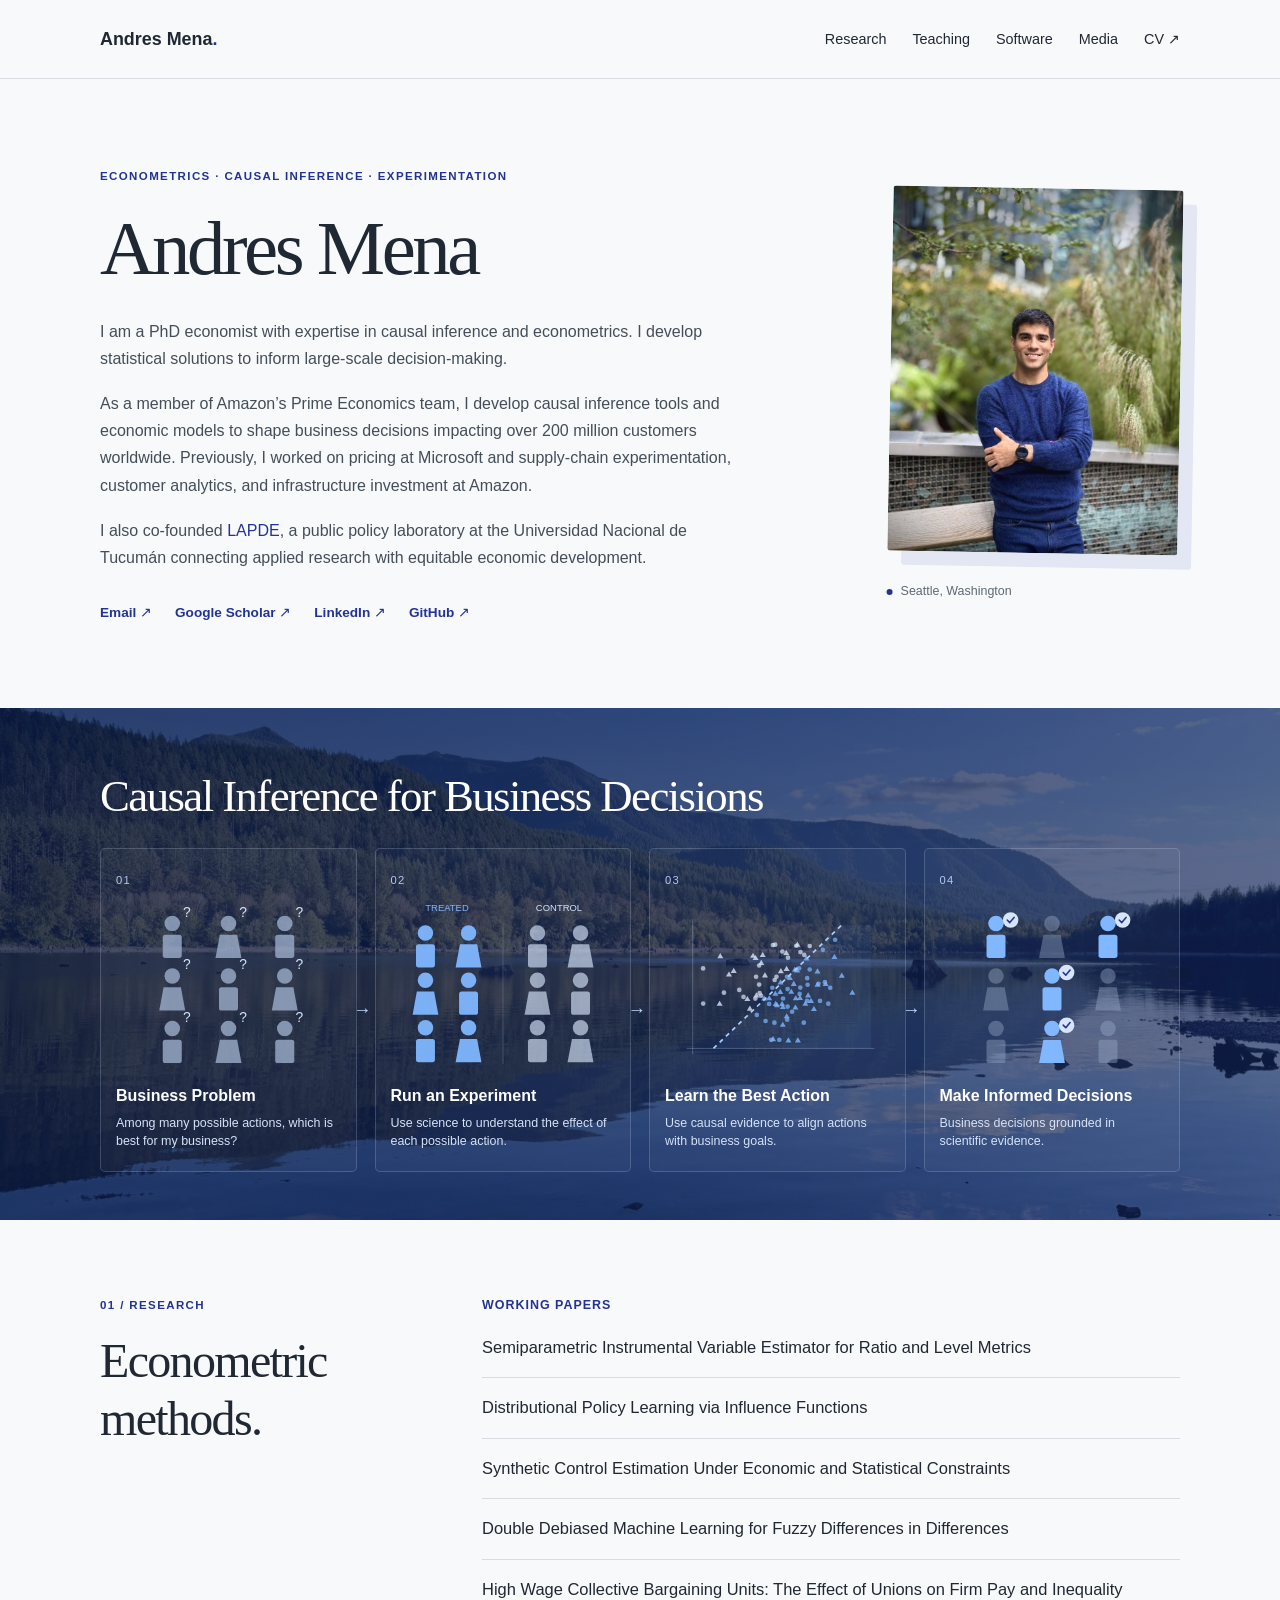
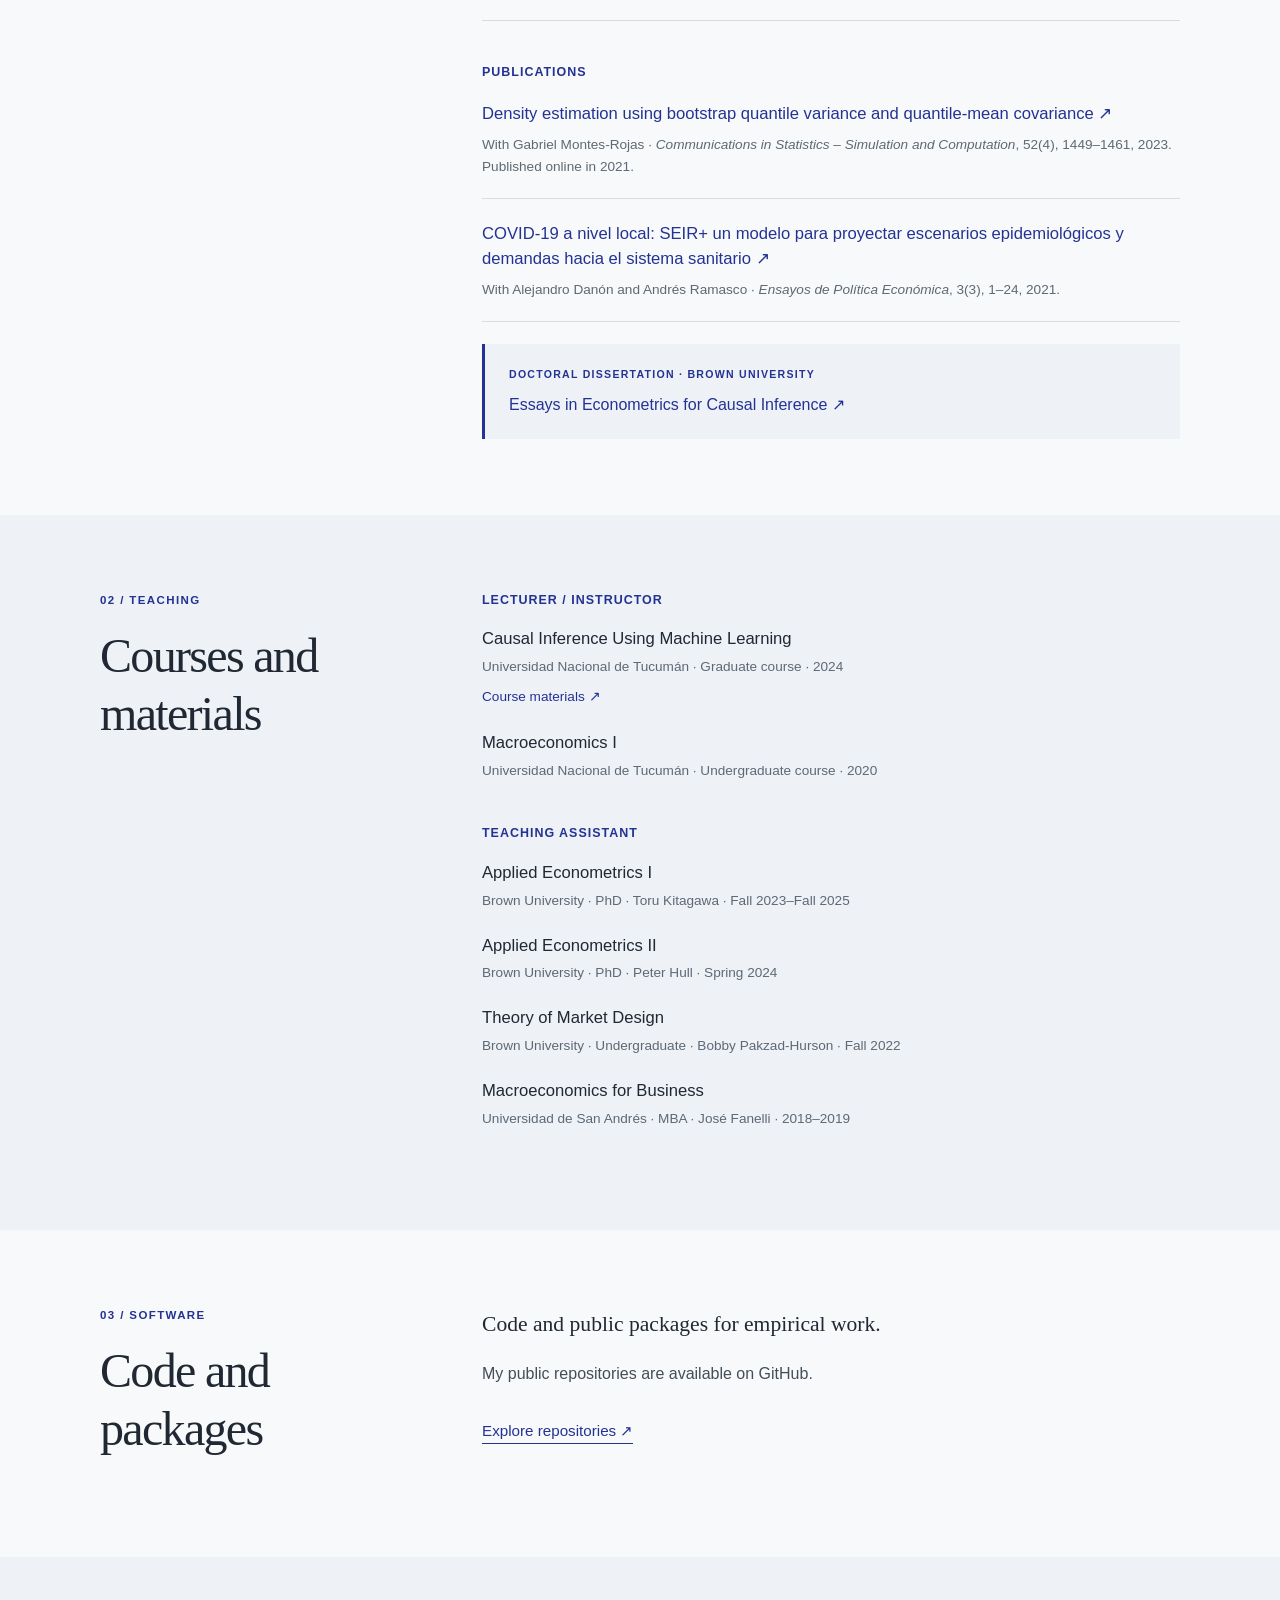
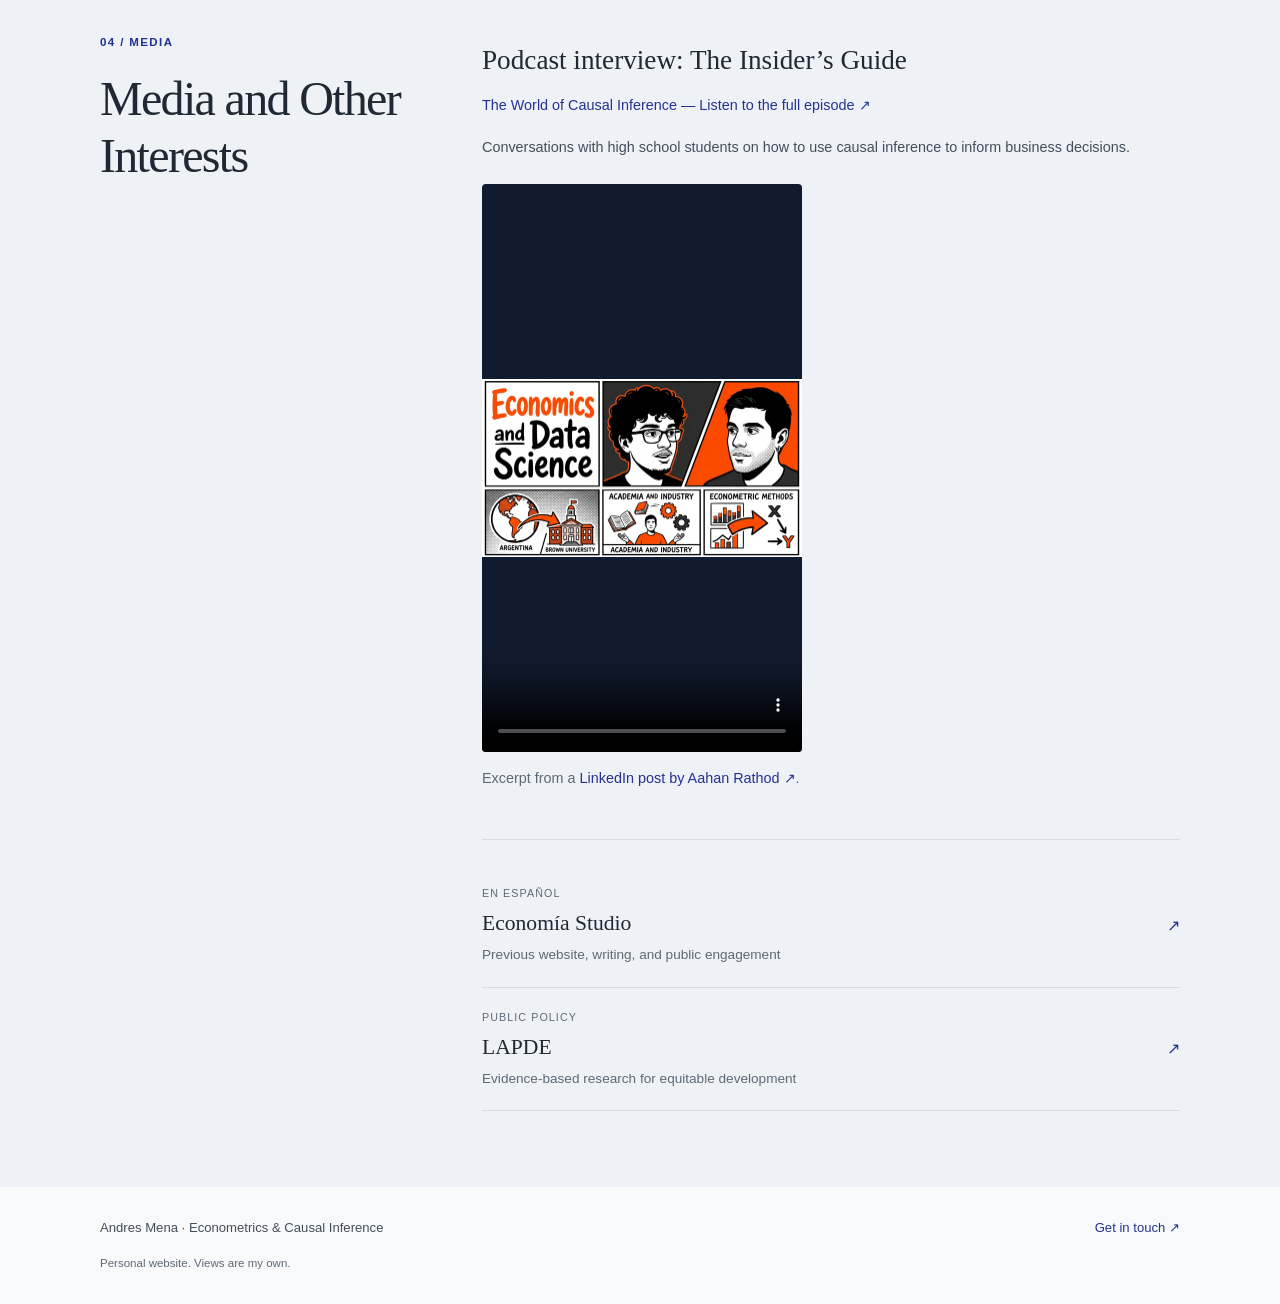
==== site/index.html @ 56736216 "Update podcast title, student conversation description and links" ====
<!doctype html>
<html lang="en">
<head>
  <meta charset="utf-8">
  <meta name="viewport" content="width=device-width, initial-scale=1">
  <title>Andres Mena | Econometrics &amp; Causal Inference</title>
  <meta name="description" content="Andres Mena is a PhD economist working in econometrics, causal inference, and experimentation. Economist at Amazon and Co-Founder of LAPDE.">
  <meta name="theme-color" content="#233393">
  <meta property="og:title" content="Andres Mena | Econometrics & Causal Inference">
  <meta property="og:description" content="Research, experimentation, and economic decision-making.">
  <meta property="og:type" content="website">
  <link rel="icon" href="assets/favicon.svg" type="image/svg+xml">
  <link rel="stylesheet" href="assets/style.css">
</head>
<body>
  <a class="skip-link" href="#main">Skip to content</a>
  <header class="masthead">
    <nav class="container navigation" aria-label="Main navigation">
      <a class="wordmark" href="#about">Andres Mena<span aria-hidden="true">.</span></a>
      <div class="nav-links">
        <a href="#research">Research</a>
        <a href="#teaching">Teaching</a>
        <a href="#software">Software</a>
        <a href="#media">Media</a>
        <a href="assets/Andres_Mena_CV.pdf">CV <span aria-hidden="true">↗</span></a>
      </div>
    </nav>
  </header>
  <main id="main">
    <section id="about" class="hero container" aria-labelledby="name">
      <div class="hero-copy">
        <p class="eyebrow">Econometrics · Causal inference · Experimentation</p>
        <h1 id="name">Andres Mena</h1>
        <p>I am a PhD economist with expertise in causal inference and econometrics. I develop statistical solutions to inform large-scale decision-making.</p>
        <p>As a member of Amazon’s Prime Economics team, I develop causal inference tools and economic models to shape business decisions impacting over 200 million customers worldwide. Previously, I worked on pricing at Microsoft and supply-chain experimentation, customer analytics, and infrastructure investment at Amazon.</p>
        <p>I also co-founded <a href="https://www.lapde.unt.edu.ar/">LAPDE</a>, a public policy laboratory at the Universidad Nacional de Tucumán connecting applied research with equitable economic development.</p>
        <div class="profile-links" aria-label="Professional profiles">
          <a href="mailto:asebamena@gmail.com">Email <span aria-hidden="true">↗</span></a>
          <a href="https://scholar.google.com.au/citations?user=I_KiBSQAAAAJ&amp;hl=en">Google Scholar <span aria-hidden="true">↗</span></a>
          <a href="https://www.linkedin.com/in/sebamena/">LinkedIn <span aria-hidden="true">↗</span></a>
          <a href="https://github.com/andres-mena">GitHub <span aria-hidden="true">↗</span></a>
        </div>
      </div>
      <figure class="portrait">
        <img src="assets/portrait.jpg" width="750" height="1000" alt="Andres Mena" fetchpriority="high">
        <figcaption><span class="location-dot" aria-hidden="true"></span>Seattle, Washington</figcaption>
      </figure>
    </section>
    <section class="landscape-band" aria-labelledby="policy-title">
      <div class="landscape-overlay"></div>
      <div class="container landscape-content">
        <div class="policy-heading">
          <h2 id="policy-title">Causal Inference for Business Decisions</h2>
        </div>
        <ol class="policy-steps">
          <li><span class="policy-number">01</span><img src="assets/policy-population.svg" width="260" height="210" alt=""><h3>Business Problem</h3><p>Among many possible actions, which is best for my business?</p></li>
          <li><span class="policy-number">02</span><img src="assets/policy-experiment.svg" width="260" height="210" alt=""><h3>Run an Experiment</h3><p>Use science to understand the effect of each possible action.</p></li>
          <li><span class="policy-number">03</span><img src="assets/policy-learn.svg" width="260" height="210" alt=""><h3>Learn the Best Action</h3><p>Use causal evidence to align actions with business goals.</p></li>
          <li><span class="policy-number">04</span><img src="assets/policy-decide.svg" width="260" height="210" alt=""><h3>Make Informed Decisions</h3><p>Business decisions grounded in scientific evidence.</p></li>
        </ol>
      </div>
    </section>
    <section id="research" class="section container" aria-labelledby="research-title">
      <div class="section-heading"><p class="eyebrow">01 / Research</p><h2 id="research-title">Econometric methods.</h2></div>
      <div class="section-body">
        <h3 class="group-heading">Working papers</h3>
        <ul class="paper-list">
          <li>Semiparametric Instrumental Variable Estimator for Ratio and Level Metrics</li>
          <li>Distributional Policy Learning via Influence Functions</li>
          <li>Synthetic Control Estimation Under Economic and Statistical Constraints</li>
          <li>Double Debiased Machine Learning for Fuzzy Differences in Differences</li>
          <li>High Wage Collective Bargaining Units: The Effect of Unions on Firm Pay and Inequality</li>
        </ul>
        <h3 class="group-heading">Publications</h3>
        <article class="publication">
          <h4><a href="https://doi.org/10.1080/03610918.2021.1884717">Density estimation using bootstrap quantile variance and quantile-mean covariance <span aria-hidden="true">↗</span></a></h4>
          <p>With Gabriel Montes-Rojas · <em>Communications in Statistics – Simulation and Computation</em>, 52(4), 1449–1461, 2023. Published online in 2021.</p>
        </article>
        <article class="publication">
          <h4><a href="https://doi.org/10.46553/ensayos.3.3.2021.p1-24" lang="es">COVID-19 a nivel local: SEIR+ un modelo para proyectar escenarios epidemiológicos y demandas hacia el sistema sanitario <span aria-hidden="true">↗</span></a></h4>
          <p>With Alejandro Danón and Andrés Ramasco · <em>Ensayos de Política Económica</em>, 3(3), 1–24, 2021.</p>
        </article>
        <div class="thesis-link"><span class="eyebrow">Doctoral dissertation · Brown University</span><a href="https://repository.library.brown.edu/studio/item/bdr:5hv7my46/">Essays in Econometrics for Causal Inference <span aria-hidden="true">↗</span></a></div>
      </div>
    </section>
    <div class="tinted">
      <section id="teaching" class="section container" aria-labelledby="teaching-title">
        <div class="section-heading"><p class="eyebrow">02 / Teaching</p><h2 id="teaching-title">Courses and materials</h2></div>
        <div class="section-body">
          <h3 class="group-heading">Lecturer / Instructor</h3>
          <div class="course"><h4>Causal Inference Using Machine Learning</h4><p>Universidad Nacional de Tucumán · Graduate course · 2024</p><a class="course-materials" href="https://github.com/andres-mena/CausalInferenceML">Course materials <span aria-hidden="true">↗</span></a></div>
          <div class="course"><h4>Macroeconomics I</h4><p>Universidad Nacional de Tucumán · Undergraduate course · 2020</p></div>
          <h3 class="group-heading">Teaching Assistant</h3>
          <div class="course"><h4>Applied Econometrics I</h4><p>Brown University · PhD · Toru Kitagawa · Fall 2023–Fall 2025</p></div>
          <div class="course"><h4>Applied Econometrics II</h4><p>Brown University · PhD · Peter Hull · Spring 2024</p></div>
          <div class="course"><h4>Theory of Market Design</h4><p>Brown University · Undergraduate · Bobby Pakzad-Hurson · Fall 2022</p></div>
          <div class="course"><h4>Macroeconomics for Business</h4><p>Universidad de San Andrés · MBA · José Fanelli · 2018–2019</p></div>
        </div>
      </section>
    </div>
    <section id="software" class="section container" aria-labelledby="software-title">
      <div class="section-heading"><p class="eyebrow">03 / Software</p><h2 id="software-title">Code and packages</h2></div>
      <div class="section-body"><p class="lead">Code and public packages for empirical work.</p><p>My public repositories are available on GitHub.</p><a class="text-link" href="https://github.com/andres-mena?tab=repositories">Explore repositories <span aria-hidden="true">↗</span></a></div>
    </section>
    <div class="tinted">
      <section id="media" class="section container" aria-labelledby="media-title">
        <div class="section-heading"><p class="eyebrow">04 / Media</p><h2 id="media-title">Media and Other Interests</h2></div>
        <div class="section-body media-list">
          <article class="podcast-feature" aria-labelledby="podcast-title">
            <h3 id="podcast-title">Podcast interview: The Insider’s Guide</h3>
            <p><a href="https://open.spotify.com/episode/5o0H9MGSpflnVoHQxQqVec">The World of Causal Inference — Listen to the full episode <span aria-hidden="true">↗</span></a></p>
            <p>Conversations with high school students on how to use causal inference to inform business decisions.</p>
            <video controls playsinline preload="none" poster="assets/podcast-poster.jpg" width="720" height="1280" aria-label="Podcast interview excerpt with Andres Mena">
              <source src="assets/podcast-clip.mp4" type="video/mp4">
              <track kind="captions" src="assets/podcast-captions.vtt" srclang="en" label="English (automatic)">
              Your browser does not support video playback. <a href="assets/podcast-clip.mp4">Download the interview clip</a>.
            </video>
            <p class="podcast-credit">Excerpt from a <a href="https://www.linkedin.com/posts/aahanr_ever-wonder-howamazondecides-its-prices-ugcPost-7436100461331488768-0wfL/">LinkedIn post by Aahan Rathod <span aria-hidden="true">↗</span></a>.</p>
          </article>
          <a href="https://economiastudio.wordpress.com/quien-soy/"><span><small lang="es">En español</small><strong>Economía Studio</strong><span class="link-description">Previous website, writing, and public engagement</span></span><span aria-hidden="true">↗</span></a>
          <a href="https://www.lapde.unt.edu.ar/"><span><small>Public policy</small><strong>LAPDE</strong><span class="link-description">Evidence-based research for equitable development</span></span><span aria-hidden="true">↗</span></a>
        </div>
      </section>
    </div>
  </main>
  <footer class="container footer"><p>Andres Mena · Econometrics &amp; Causal Inference</p><a href="mailto:asebamena@gmail.com">Get in touch <span aria-hidden="true">↗</span></a><p class="fine-print">Personal website. Views are my own.</p></footer>
</body>
</html>
---- site/assets/style.css ----
/* MIT license and copyright notice: see ../LICENSE. */
:root{--blue:#233393;--blue-light:#3043b4;--ink:#202833;--copy:#444e59;--muted:#5d6975;--paper:#f8f9fa;--tint:#eef1f6;--border:#d6dce2;--width:1080px}
*{box-sizing:border-box}
html{scroll-behavior:smooth;scroll-padding-top:100px}
body{margin:0;background:var(--paper);color:var(--copy);font:16px/1.7 -apple-system,BlinkMacSystemFont,"Segoe UI",Helvetica,Arial,sans-serif}
a{color:var(--blue);text-decoration:none;text-underline-offset:4px}
a:hover{text-decoration:underline}
a:focus-visible{outline:3px solid var(--blue-light);outline-offset:5px}
img{max-width:100%;display:block}
h1,h2,h3,h4{color:var(--ink);line-height:1.2}
h1,h2{font-family:Georgia,"Times New Roman",serif;font-weight:400}
h1{font-size:clamp(3.2rem,6vw,5rem);letter-spacing:-.045em;margin:14px 0 22px}
h2{font-size:clamp(2.1rem,4vw,3rem);letter-spacing:-.035em;margin:12px 0 24px}
h4{font-size:1.04rem;font-weight:500;margin:0 0 7px}
p{margin:0 0 18px}
.container{max-width:var(--width);width:calc(100% - 80px);margin-inline:auto}
.skip-link{position:fixed;left:16px;top:-80px;z-index:100;padding:12px;background:white}
.skip-link:focus{top:12px}
.masthead{position:sticky;top:0;background:rgba(248,249,250,.97);border-bottom:1px solid var(--border);z-index:20}
.navigation{min-height:78px;display:flex;align-items:center;justify-content:space-between;gap:28px}
.wordmark{font-size:1.12rem;font-weight:650;color:var(--ink);white-space:nowrap}
.wordmark span{color:var(--blue)}
.nav-links{display:flex;gap:26px;font-size:.9rem}
.nav-links a{color:var(--ink)}
.hero{padding-block:88px 84px;display:grid;grid-template-columns:minmax(0,1fr) 290px;gap:72px;align-items:center}
.hero-copy{max-width:640px;min-width:0}
.section-body{min-width:0}
.eyebrow{font-size:.72rem;letter-spacing:.12em;font-weight:650;text-transform:uppercase;color:var(--blue);line-height:1.6}
.intro{font:400 clamp(1.3rem,2.1vw,1.6rem)/1.45 Georgia,"Times New Roman",serif;color:var(--ink);margin-bottom:24px}
.portrait{margin:0;transform:rotate(1deg)}
.portrait img{width:100%;height:365px;object-fit:cover;object-position:center 30%;border-radius:3px;box-shadow:14px 14px 0 #e3e7f3}
.portrait figcaption{margin-top:28px;font-size:.78rem;color:var(--muted);display:flex;align-items:center;gap:8px;transform:rotate(-1deg)}
.location-dot{width:6px;height:6px;border-radius:50%;background:var(--blue)}
.profile-links{display:flex;flex-wrap:wrap;gap:12px 23px;margin-top:30px;font-size:.85rem;font-weight:550}
.landscape-band{position:relative;isolation:isolate;overflow:hidden;display:flex;align-items:center;background:#193778 url("data-landscape.jpg") center 58%/cover}
.landscape-overlay{position:absolute;inset:0;z-index:-1;background:linear-gradient(110deg,rgba(12,28,71,.8),rgba(19,38,92,.68))}
.landscape-content{padding-block:48px}
.landscape-content .eyebrow{color:#c8dcff}
.landscape-content h2{color:white;font-size:clamp(2rem,4vw,2.8rem);margin-block:14px 20px}
.policy-heading{display:flex;justify-content:space-between;align-items:center;gap:30px;margin-bottom:24px}
.policy-heading h2{margin-bottom:0}
.policy-steps{list-style:none;display:grid;grid-template-columns:repeat(4,minmax(0,1fr));gap:18px;margin:0;padding:0}
.policy-steps li{position:relative;background:rgba(255,255,255,.035);border:1px solid rgba(205,223,255,.2);border-radius:5px;padding:16px 15px 20px}
.policy-number{font-size:.7rem;letter-spacing:.12em;color:#b5c8ef}
.policy-steps img{width:100%;height:auto;margin:3px 0 10px}
.policy-steps h3{color:#fff;font-size:1rem;font-weight:550;margin:0 0 8px}
.policy-steps p{color:#d5e2f7;font-size:.78rem;line-height:1.5;margin:0}
.policy-steps li:not(:last-child)::after{content:"→";position:absolute;right:-16px;top:45%;font-size:1.15rem;color:#bdd8ff;z-index:1}
.section{display:grid;grid-template-columns:310px minmax(0,1fr);gap:72px;padding-block:76px}
.section-heading p:not(.eyebrow){font-size:.9rem;max-width:250px;color:var(--muted)}
.group-heading{font:650 .78rem/1.5 -apple-system,BlinkMacSystemFont,"Segoe UI",sans-serif;text-transform:uppercase;letter-spacing:.08em;color:var(--blue);margin:0 0 20px}
.group-heading:not(:first-child){margin-top:42px}
.paper-list{list-style:none;margin:0;padding:0}
.paper-list li{padding:17px 0;border-bottom:1px solid var(--border);color:var(--ink);font-size:1.03rem;line-height:1.55}
.paper-list li:first-child{padding-top:0}
.publication{padding-bottom:20px;margin-bottom:22px;border-bottom:1px solid var(--border)}
.publication h4{line-height:1.55}
.publication p,.course p{font-size:.85rem;color:var(--muted);margin:0;line-height:1.6}
.thesis-link{padding:22px 24px;border-left:3px solid var(--blue);background:var(--tint);display:grid;gap:10px;line-height:1.5}
.thesis-link .eyebrow{font-size:.66rem}
.tinted{background:var(--tint)}
.course{margin:0 0 24px}
.course-materials{display:inline-block;margin-top:7px;font-size:.85rem}
.lead{font-family:Georgia,serif;font-size:1.35rem;color:var(--ink)}
.text-link{display:inline-block;margin-top:12px;border-bottom:1px solid var(--blue);font-size:.95rem}
.media-list>a{display:flex;align-items:center;justify-content:space-between;gap:20px;padding:20px 0;border-bottom:1px solid var(--border)}
.media-list>a:first-child{padding-top:0}
.media-list small{display:block;text-transform:uppercase;letter-spacing:.1em;font-size:.67rem;color:var(--muted);margin-bottom:6px}
.media-list strong{display:block;font:400 1.35rem/1.4 Georgia,serif;color:var(--ink)}
.link-description{display:block;color:var(--muted);font-size:.85rem;margin-top:5px}
.podcast-feature{padding-bottom:30px;margin-bottom:24px;border-bottom:1px solid var(--border)}
.podcast-feature h3{font:400 1.7rem/1.3 Georgia,serif;margin:10px 0 14px}
.podcast-feature>p:not(.eyebrow){font-size:.9rem}
.podcast-feature video{display:block;width:100%;max-width:320px;height:auto;aspect-ratio:9/16;background:#111b2f;border-radius:4px;margin-block:24px 14px}
.podcast-feature .podcast-credit{max-width:390px;color:var(--muted);font-size:.75rem}
.footer{display:flex;flex-wrap:wrap;justify-content:space-between;gap:15px;padding-block:30px;font-size:.82rem}
.footer p{margin:0}
.fine-print{flex-basis:100%;color:var(--muted);font-size:.72rem}
.cv{max-width:820px;padding-block:60px}
.cv h1{font-size:3.2rem}
.cv h2{font-size:1.7rem;margin-top:40px;border-bottom:1px solid var(--border);padding-bottom:10px}
.cv h3{font-size:1rem;margin-bottom:6px}
.cv .meta{color:var(--muted);font-size:.85rem}
.cv ul{padding-left:20px}
.cv-actions{display:flex;gap:24px;align-items:center}
button{font:inherit;color:var(--blue);border:1px solid var(--border);padding:8px 16px;background:white;cursor:pointer}
button:focus-visible{outline:3px solid var(--blue)}
@media(min-width:1500px){.hero{padding-block:110px}}
@media(max-width:850px){.container{width:calc(100% - 48px)}.hero{gap:40px;grid-template-columns:minmax(0,1fr) 230px;padding-block:60px}.portrait img{height:310px}.section{grid-template-columns:230px minmax(0,1fr);gap:35px}.nav-links{gap:16px}}
@media(max-width:640px){html{scroll-padding-top:118px}.navigation{align-items:flex-start;flex-direction:column;gap:12px;padding-block:16px}.nav-links{gap:20px;width:100%;overflow-x:auto;white-space:nowrap;font-size:.8rem;padding-bottom:3px}.hero{grid-template-columns:1fr;gap:35px;padding-block:40px 50px}.hero-copy{order:1}.portrait{order:0;width:155px;transform:none}.portrait img{height:190px;box-shadow:8px 8px 0 #e3e7f3}.portrait figcaption{margin-top:15px;transform:none}.hero h1{font-size:3.15rem}.section{grid-template-columns:1fr;gap:18px;padding-block:48px}.section-heading h2 br{display:none}.section-heading h2{margin-bottom:16px}.section-heading p:not(.eyebrow){max-width:none}.landscape-band{min-height:350px}.profile-links{gap:14px 20px}.cv{padding-block:35px}}
@media(prefers-reduced-motion:reduce){html{scroll-behavior:auto}}
@media(max-width:850px){.policy-heading{display:block}.policy-heading>p{margin-top:18px}.policy-steps{grid-template-columns:repeat(2,minmax(0,1fr));gap:16px}.policy-steps li:nth-child(2)::after{display:none}}
@media(max-width:420px){.policy-steps{gap:12px}.policy-steps li{padding:12px 10px 16px}.policy-steps h3{font-size:.86rem}.policy-steps p{font-size:.74rem}.policy-steps li:not(:last-child)::after{right:-12px;font-size:1rem}}
@media print{.masthead,.footer,.cv-actions,.skip-link{display:none}.container{width:100%;max-width:none}.cv{padding:0}body{background:white;font-size:10pt}.cv h1{font-size:28pt}.cv h2{font-size:16pt;margin-top:20px}.cv h3{break-after:avoid}a{color:inherit}.cv article{break-inside:avoid}@page{margin:18mm}}
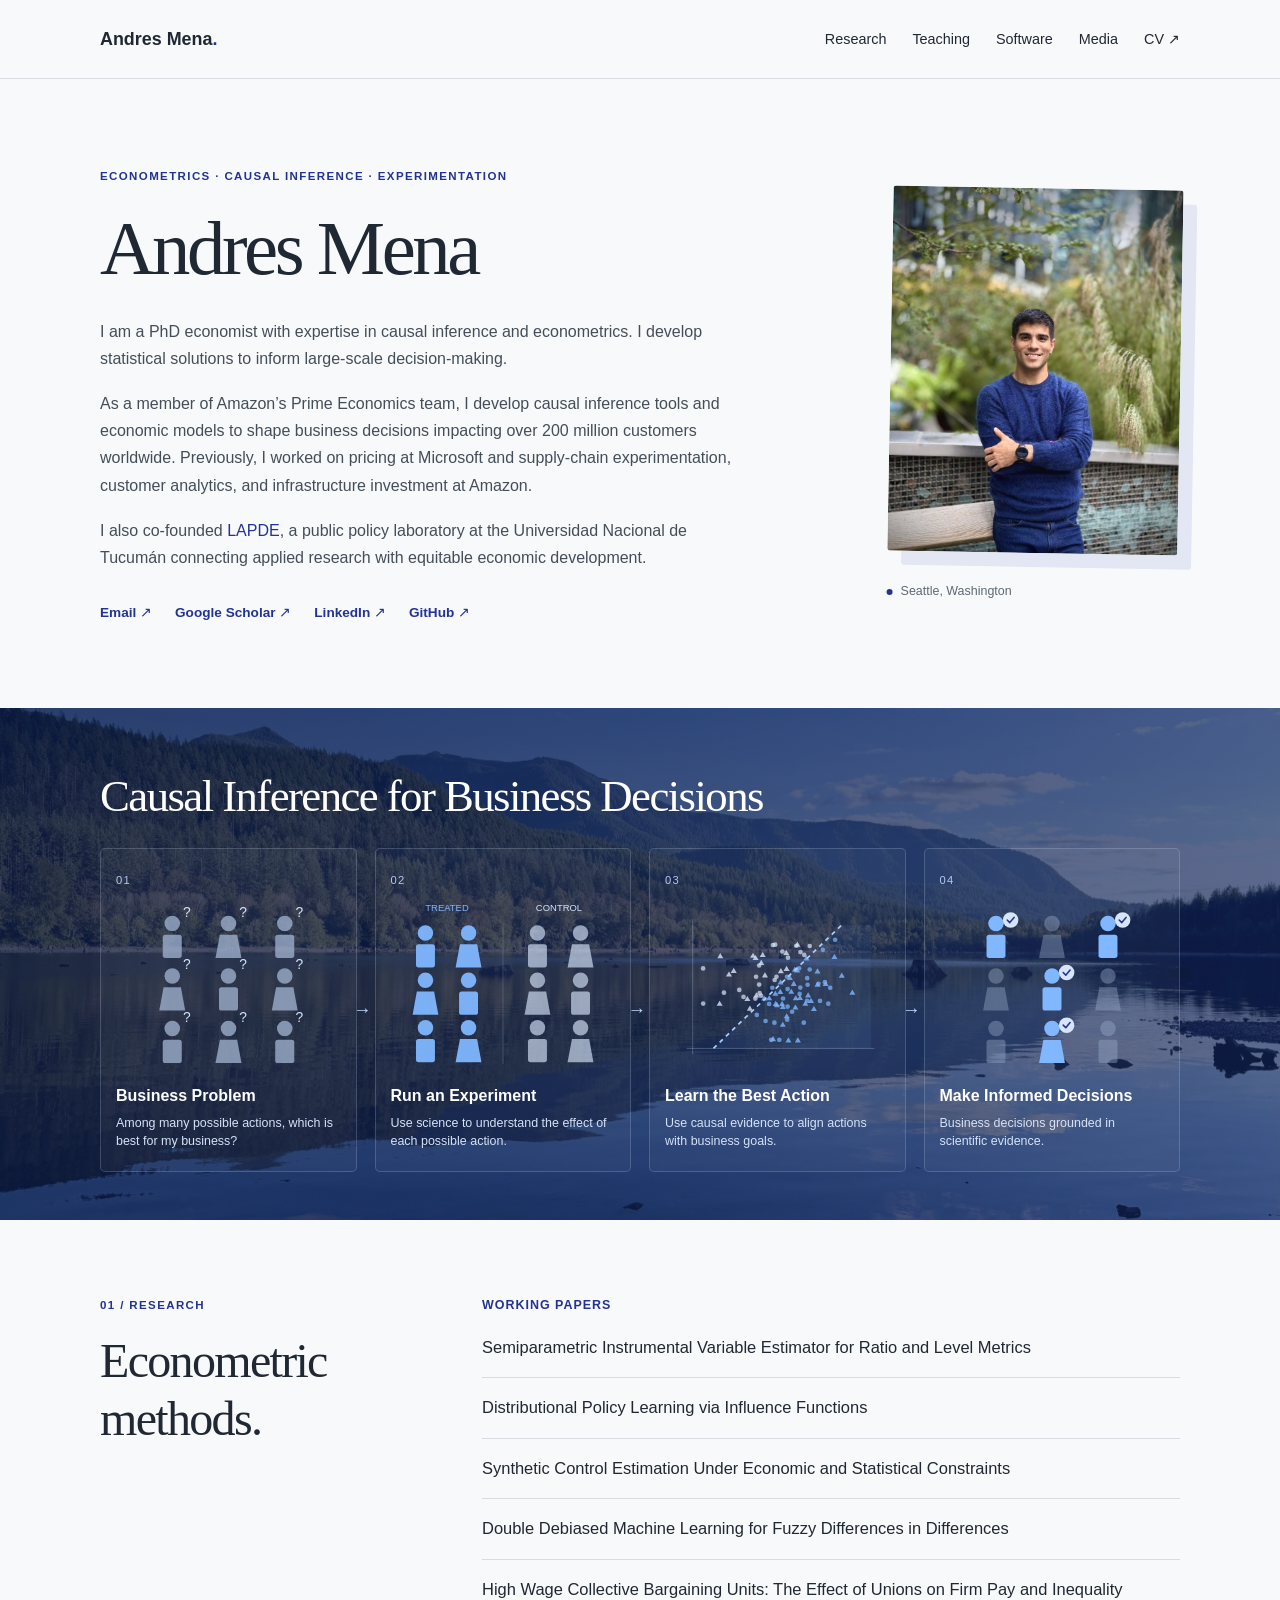
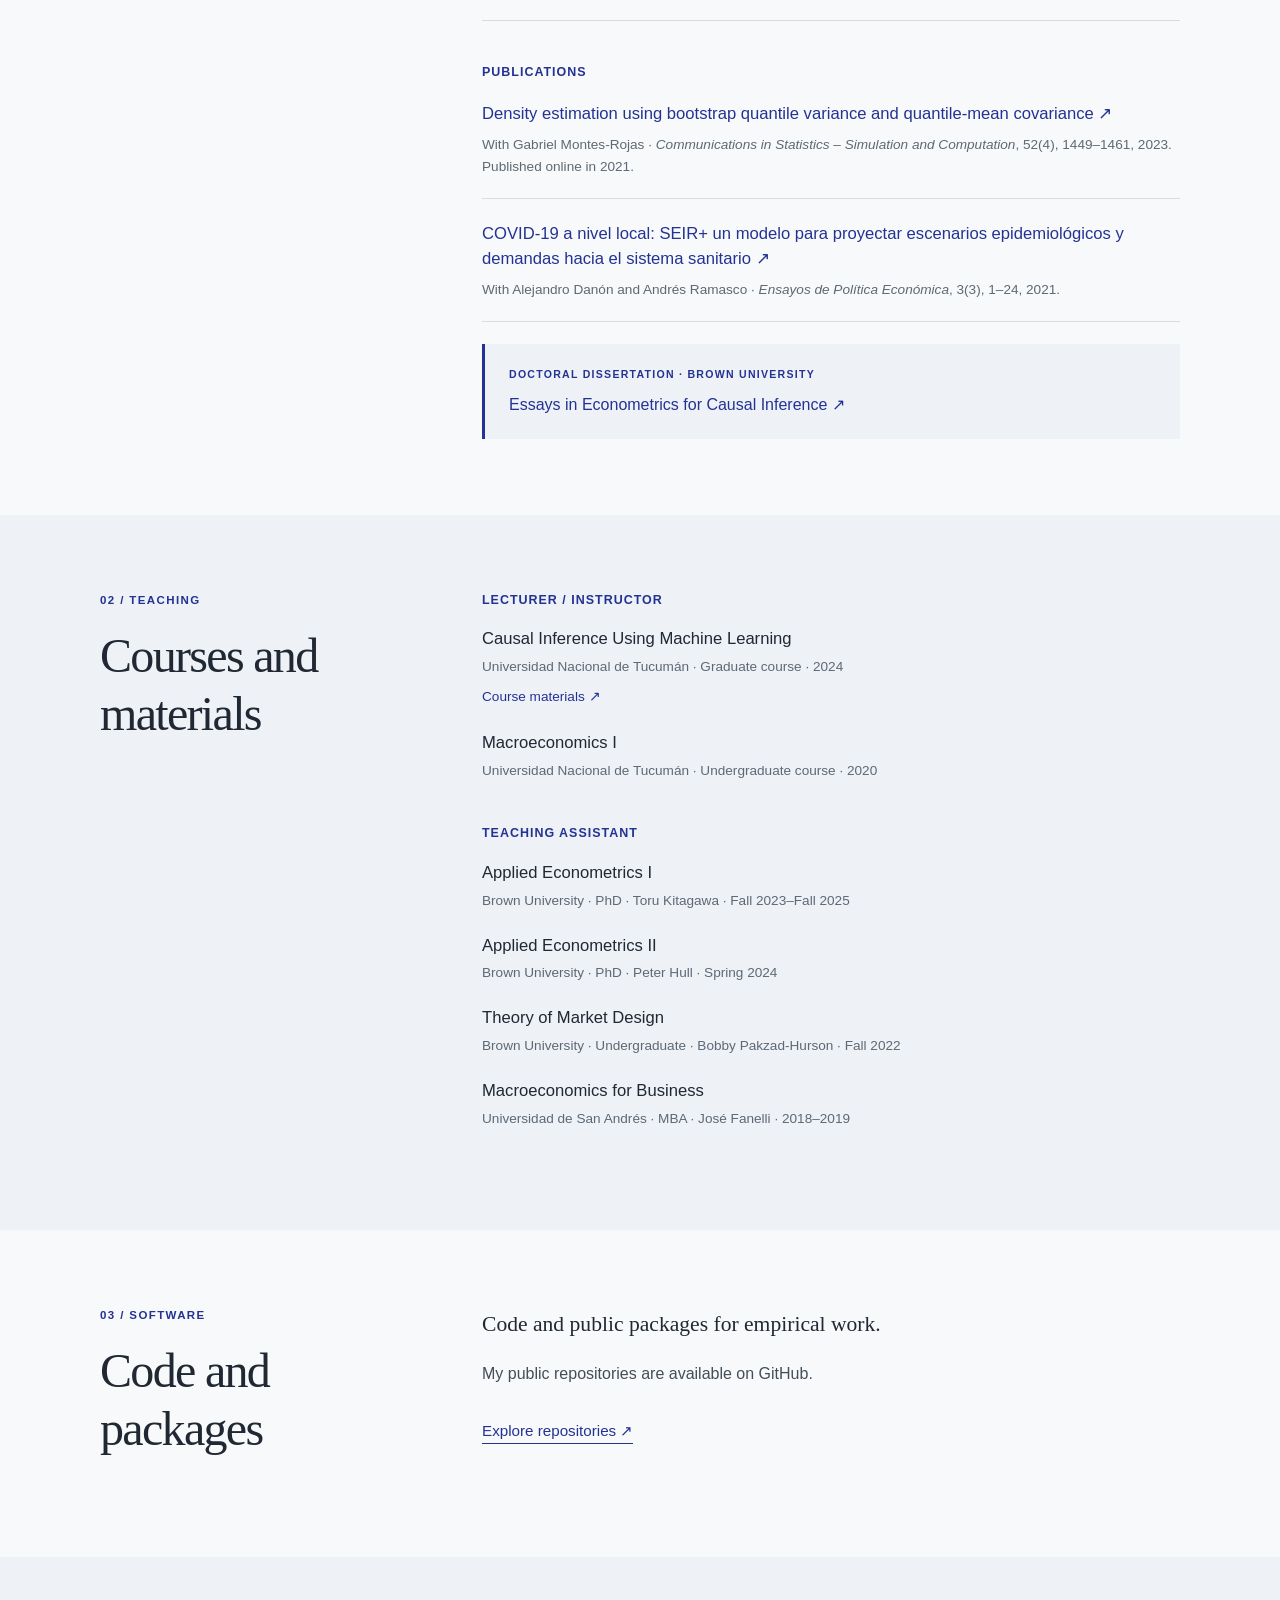
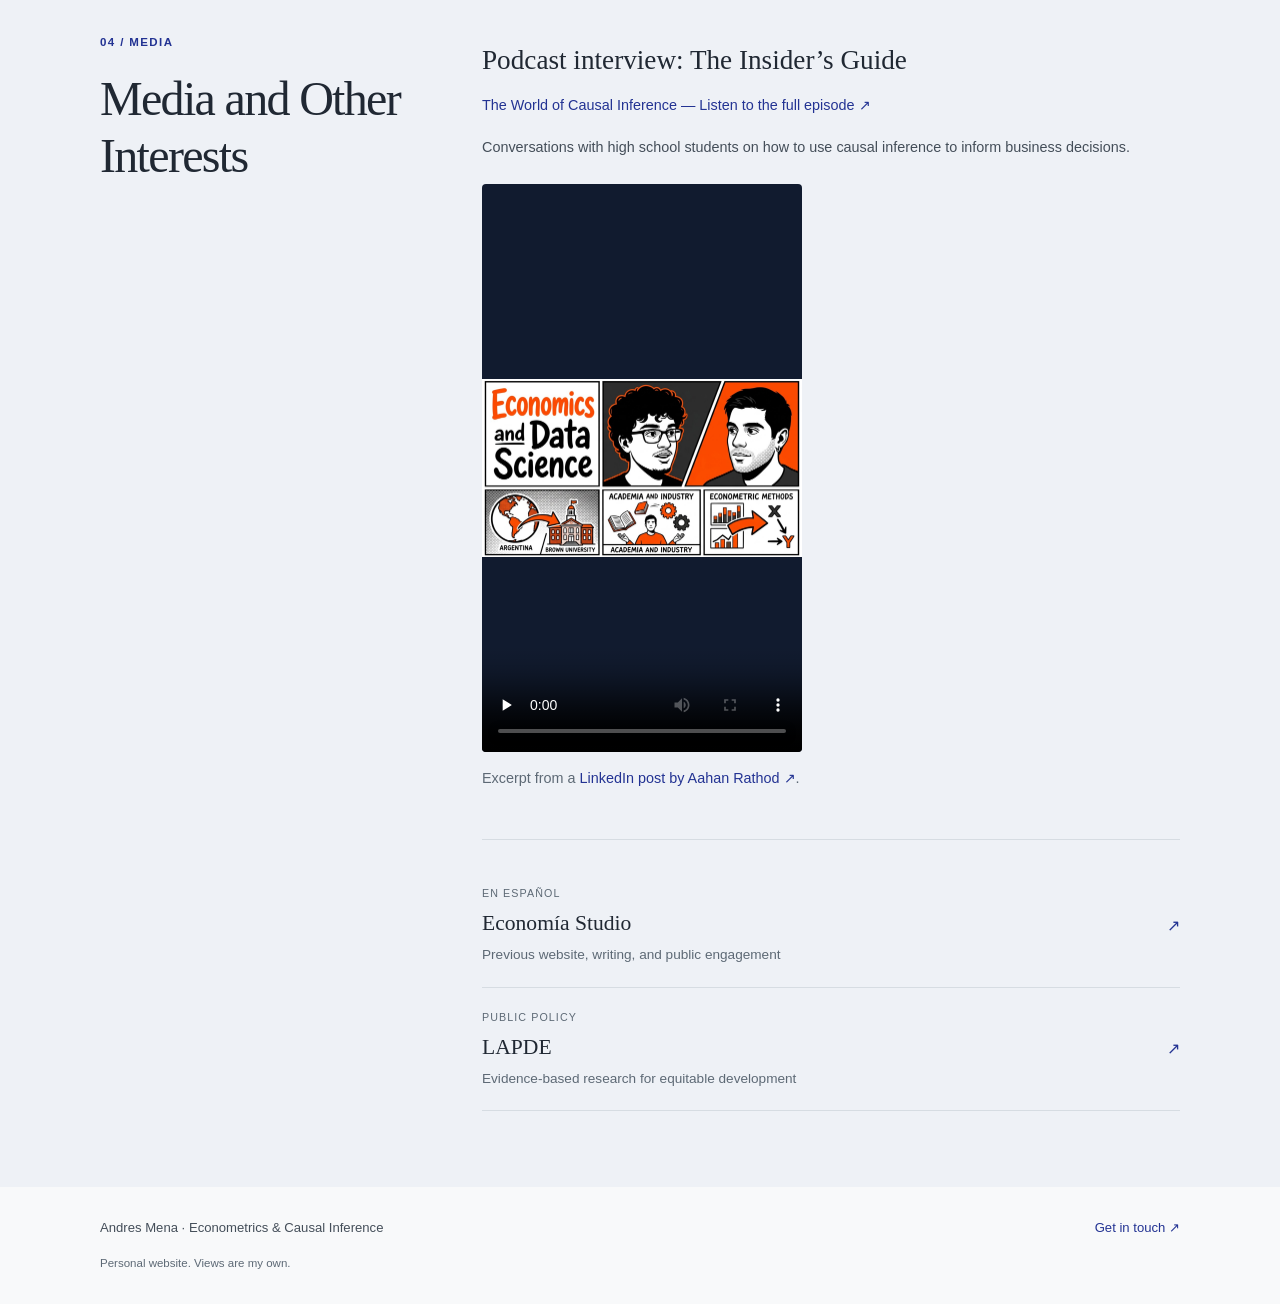
==== commit db41c295: "Replace inaccessible COVID article DOI link with EconPapers record" ====
--- a/site/index.html
+++ b/site/index.html
@@ -77,7 +77,7 @@
           <p>With Gabriel Montes-Rojas · <em>Communications in Statistics – Simulation and Computation</em>, 52(4), 1449–1461, 2023. Published online in 2021.</p>
         </article>
         <article class="publication">
-          <h4><a href="https://doi.org/10.46553/ensayos.3.3.2021.p1-24" lang="es">COVID-19 a nivel local: SEIR+ un modelo para proyectar escenarios epidemiológicos y demandas hacia el sistema sanitario <span aria-hidden="true">↗</span></a></h4>
+          <h4><a href="https://econpapers.repec.org/article/atwepecon/v_3a3_3ay_3a2021_3ai_3a3_3ap_3a1-24.htm" lang="es">COVID-19 a nivel local: SEIR+ un modelo para proyectar escenarios epidemiológicos y demandas hacia el sistema sanitario <span aria-hidden="true">↗</span></a></h4>
           <p>With Alejandro Danón and Andrés Ramasco · <em>Ensayos de Política Económica</em>, 3(3), 1–24, 2021.</p>
         </article>
         <div class="thesis-link"><span class="eyebrow">Doctoral dissertation · Brown University</span><a href="https://repository.library.brown.edu/studio/item/bdr:5hv7my46/">Essays in Econometrics for Causal Inference <span aria-hidden="true">↗</span></a></div>
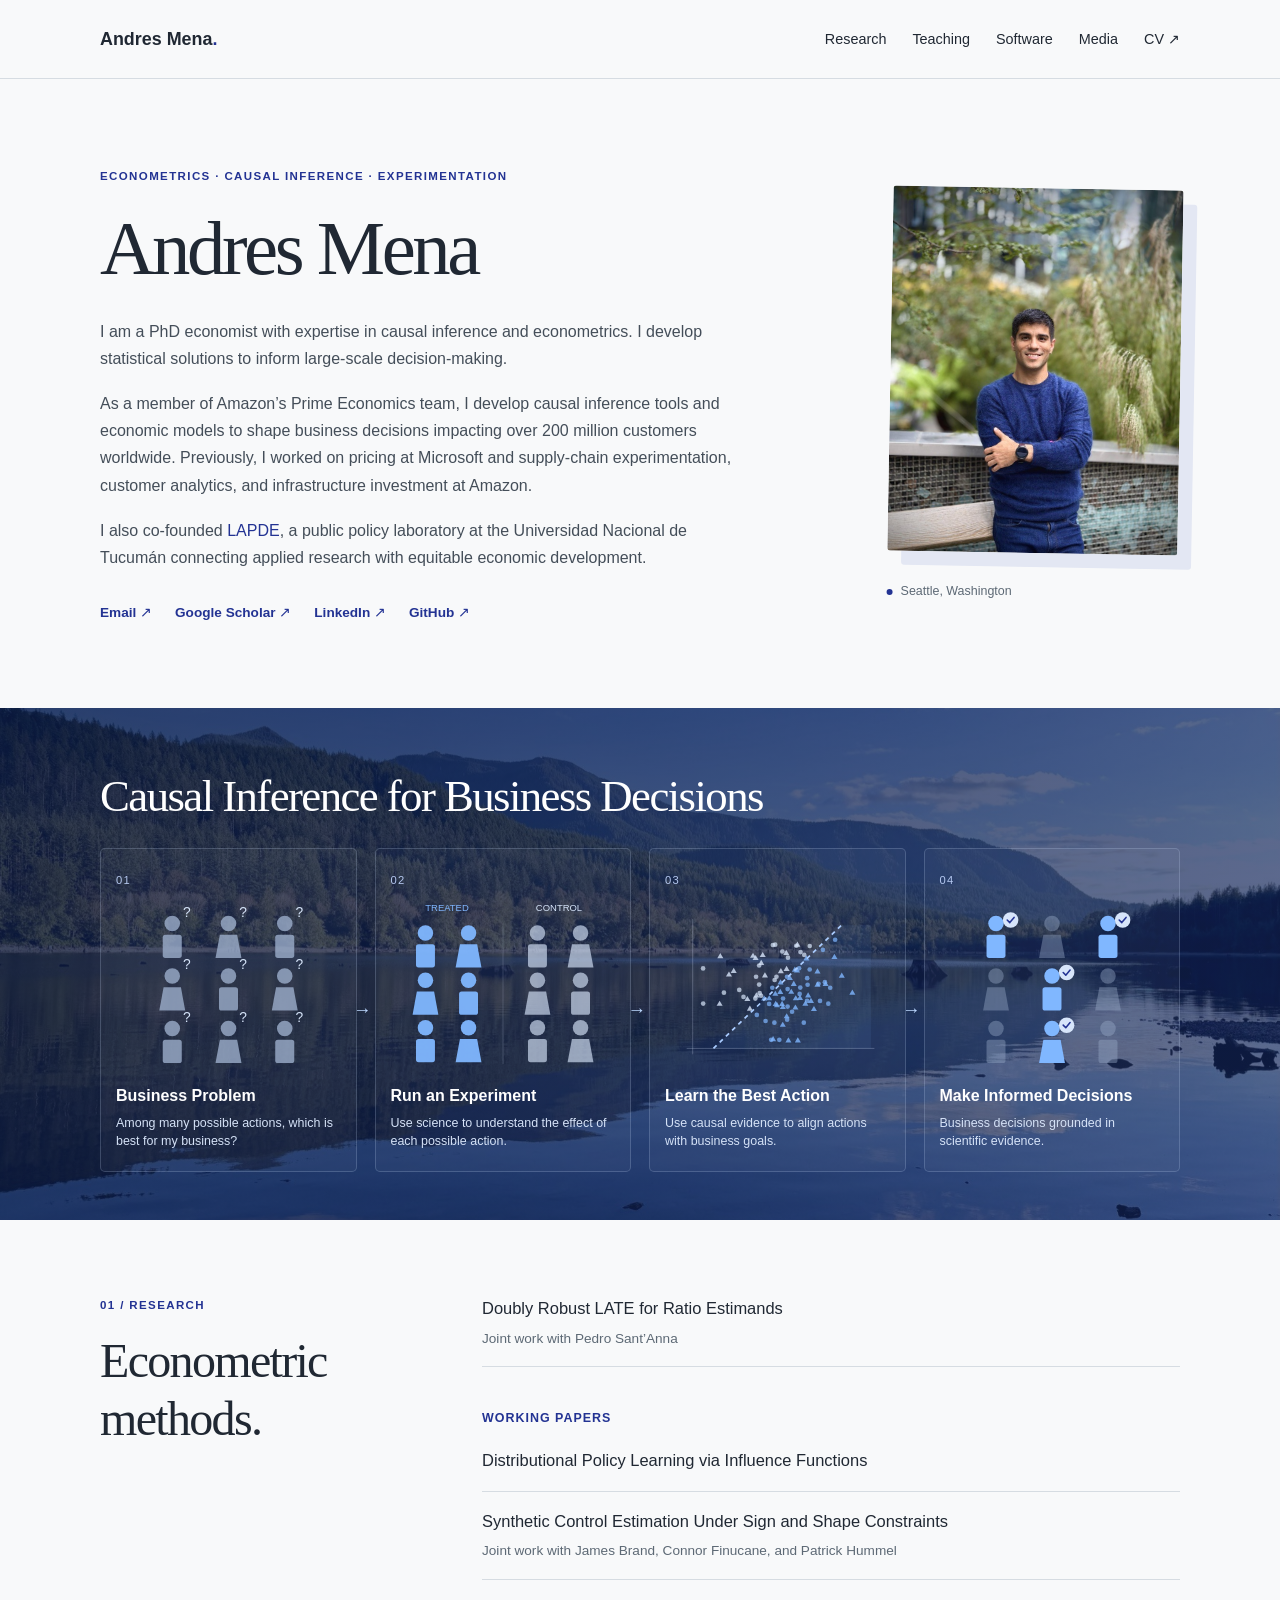
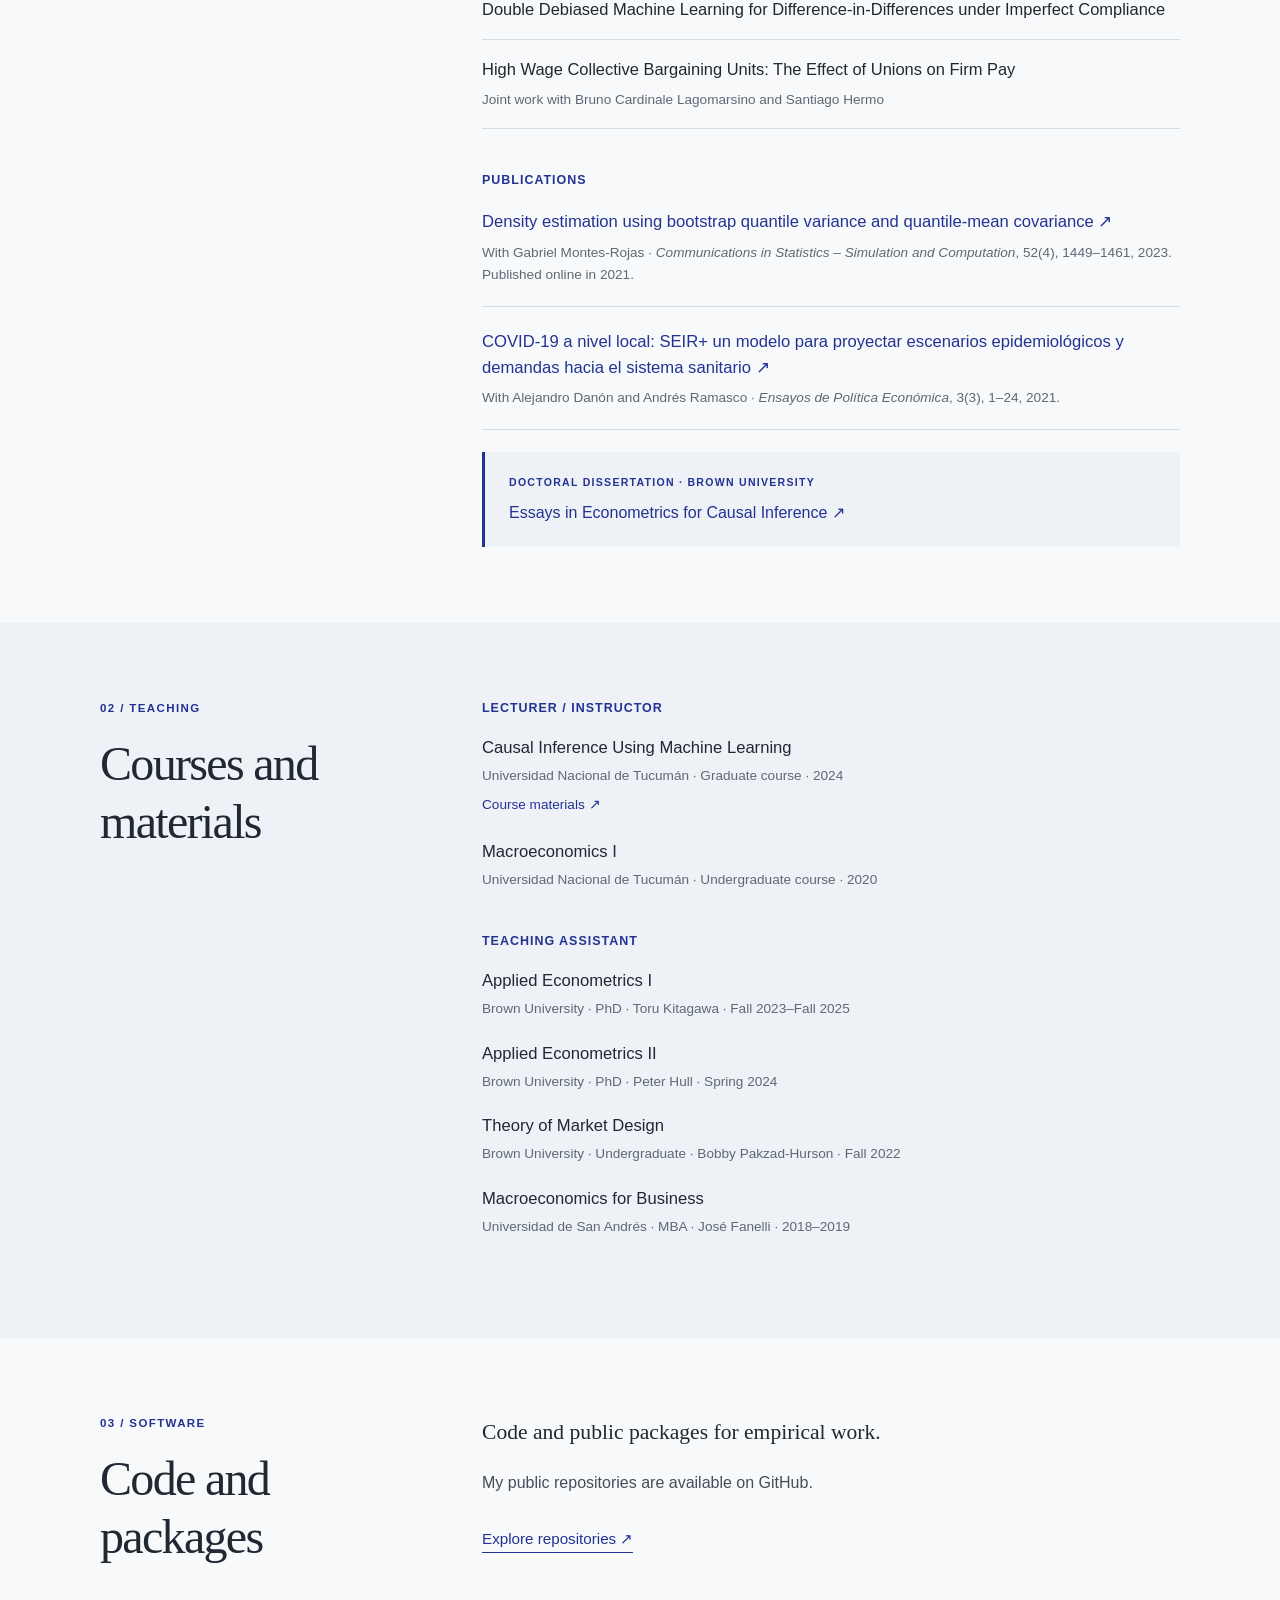
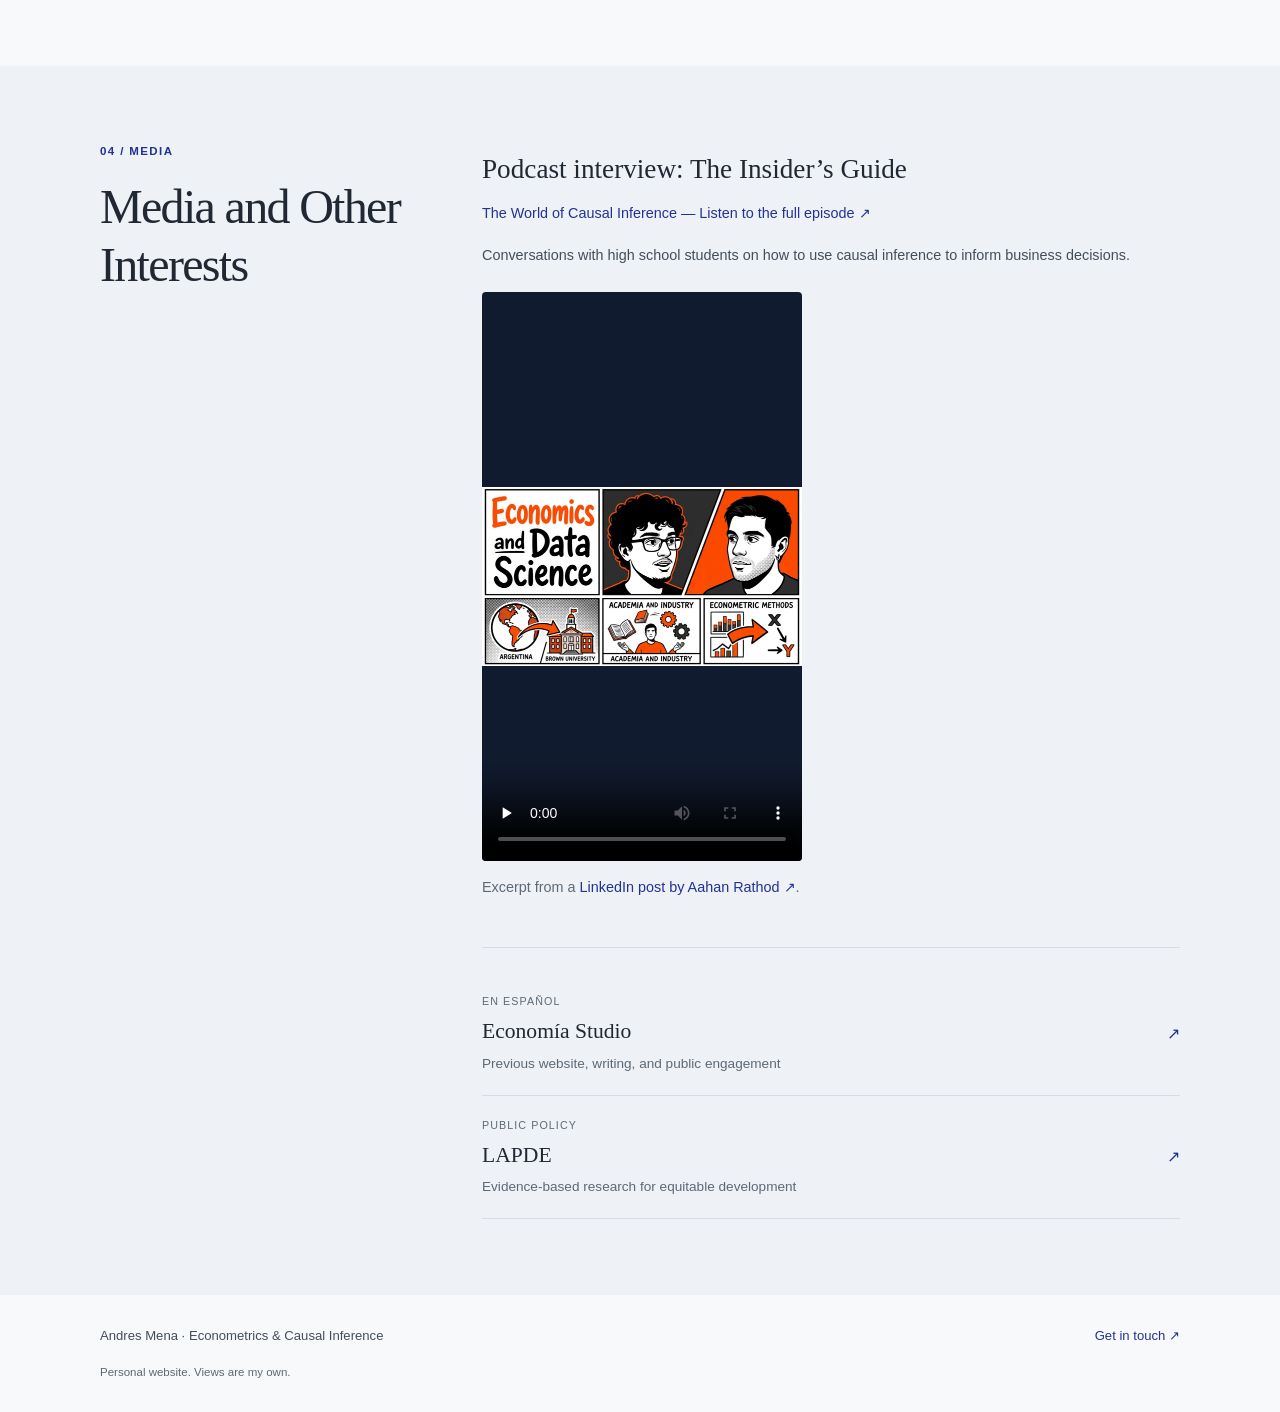
==== commit 9ff64274: "Update research titles, coauthors and LATE paper placement" ====
--- a/site/index.html
+++ b/site/index.html
@@ -63,13 +63,15 @@
     <section id="research" class="section container" aria-labelledby="research-title">
       <div class="section-heading"><p class="eyebrow">01 / Research</p><h2 id="research-title">Econometric methods.</h2></div>
       <div class="section-body">
+        <ul class="paper-list">
+          <li>Doubly Robust LATE for Ratio Estimands<span class="paper-coauthors">Joint work with Pedro Sant’Anna</span></li>
+        </ul>
         <h3 class="group-heading">Working papers</h3>
         <ul class="paper-list">
-          <li>Semiparametric Instrumental Variable Estimator for Ratio and Level Metrics</li>
           <li>Distributional Policy Learning via Influence Functions</li>
-          <li>Synthetic Control Estimation Under Economic and Statistical Constraints</li>
-          <li>Double Debiased Machine Learning for Fuzzy Differences in Differences</li>
-          <li>High Wage Collective Bargaining Units: The Effect of Unions on Firm Pay and Inequality</li>
+          <li>Synthetic Control Estimation Under Sign and Shape Constraints<span class="paper-coauthors">Joint work with James Brand, Connor Finucane, and Patrick Hummel</span></li>
+          <li>Double Debiased Machine Learning for Difference-in-Differences under Imperfect Compliance</li>
+          <li>High Wage Collective Bargaining Units: The Effect of Unions on Firm Pay<span class="paper-coauthors">Joint work with Bruno Cardinale Lagomarsino and Santiago Hermo</span></li>
         </ul>
         <h3 class="group-heading">Publications</h3>
         <article class="publication">
--- a/site/assets/style.css
+++ b/site/assets/style.css
@@ -53,6 +53,7 @@
 .paper-list{list-style:none;margin:0;padding:0}
 .paper-list li{padding:17px 0;border-bottom:1px solid var(--border);color:var(--ink);font-size:1.03rem;line-height:1.55}
 .paper-list li:first-child{padding-top:0}
+.paper-coauthors{display:block;color:var(--muted);font-size:.85rem;line-height:1.6;margin-top:6px}
 .publication{padding-bottom:20px;margin-bottom:22px;border-bottom:1px solid var(--border)}
 .publication h4{line-height:1.55}
 .publication p,.course p{font-size:.85rem;color:var(--muted);margin:0;line-height:1.6}
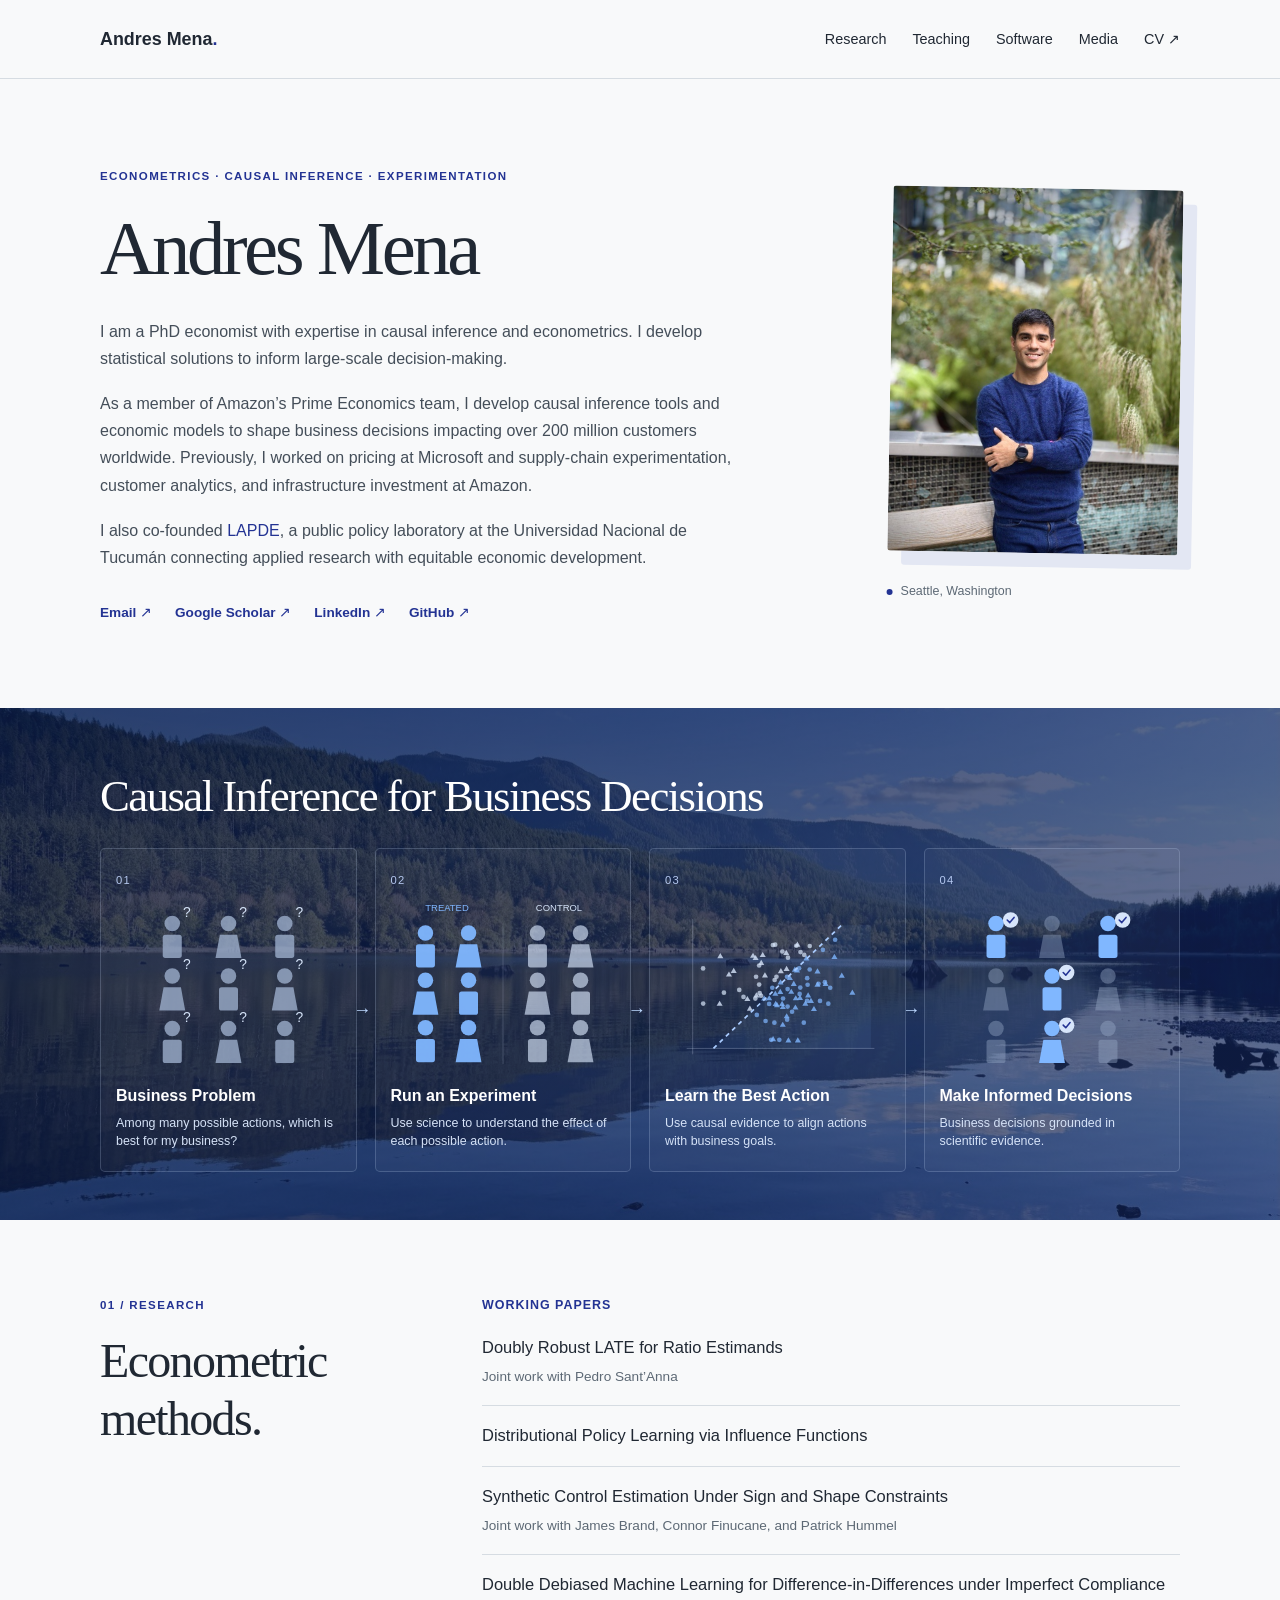
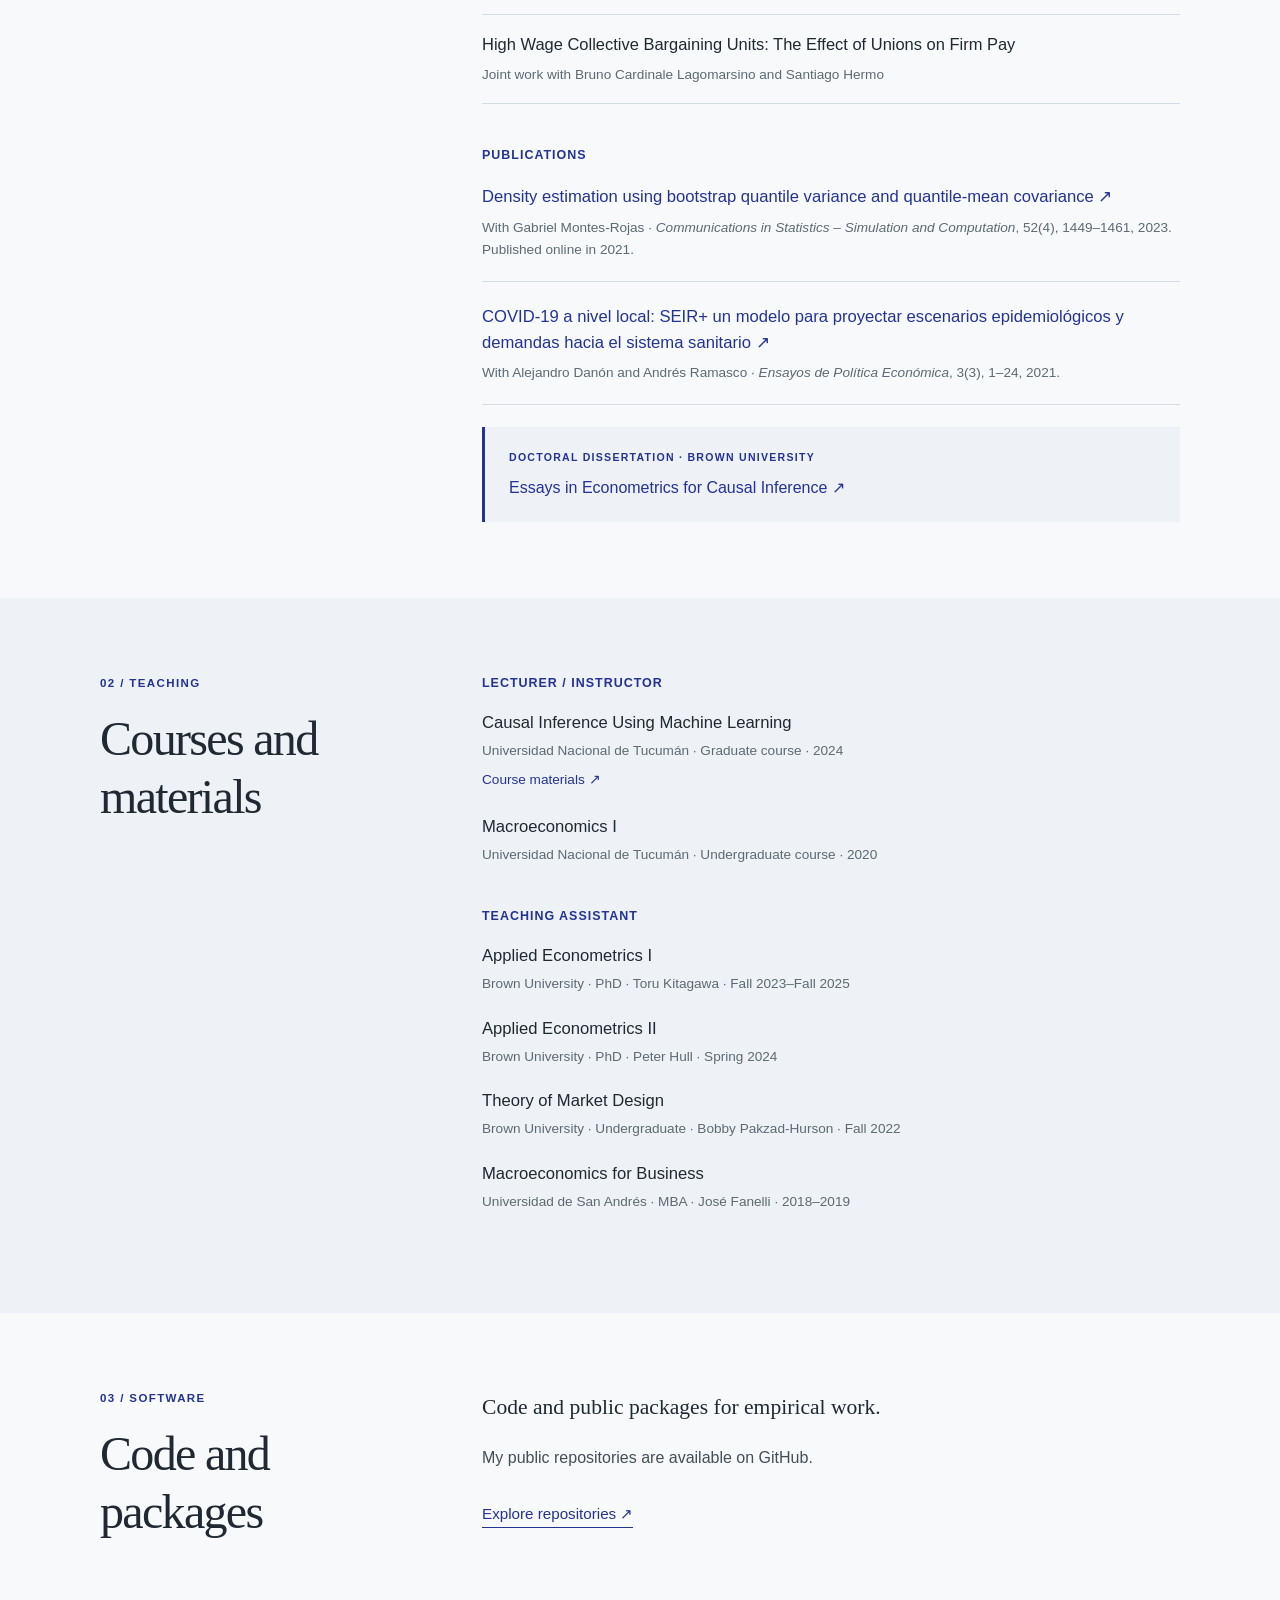
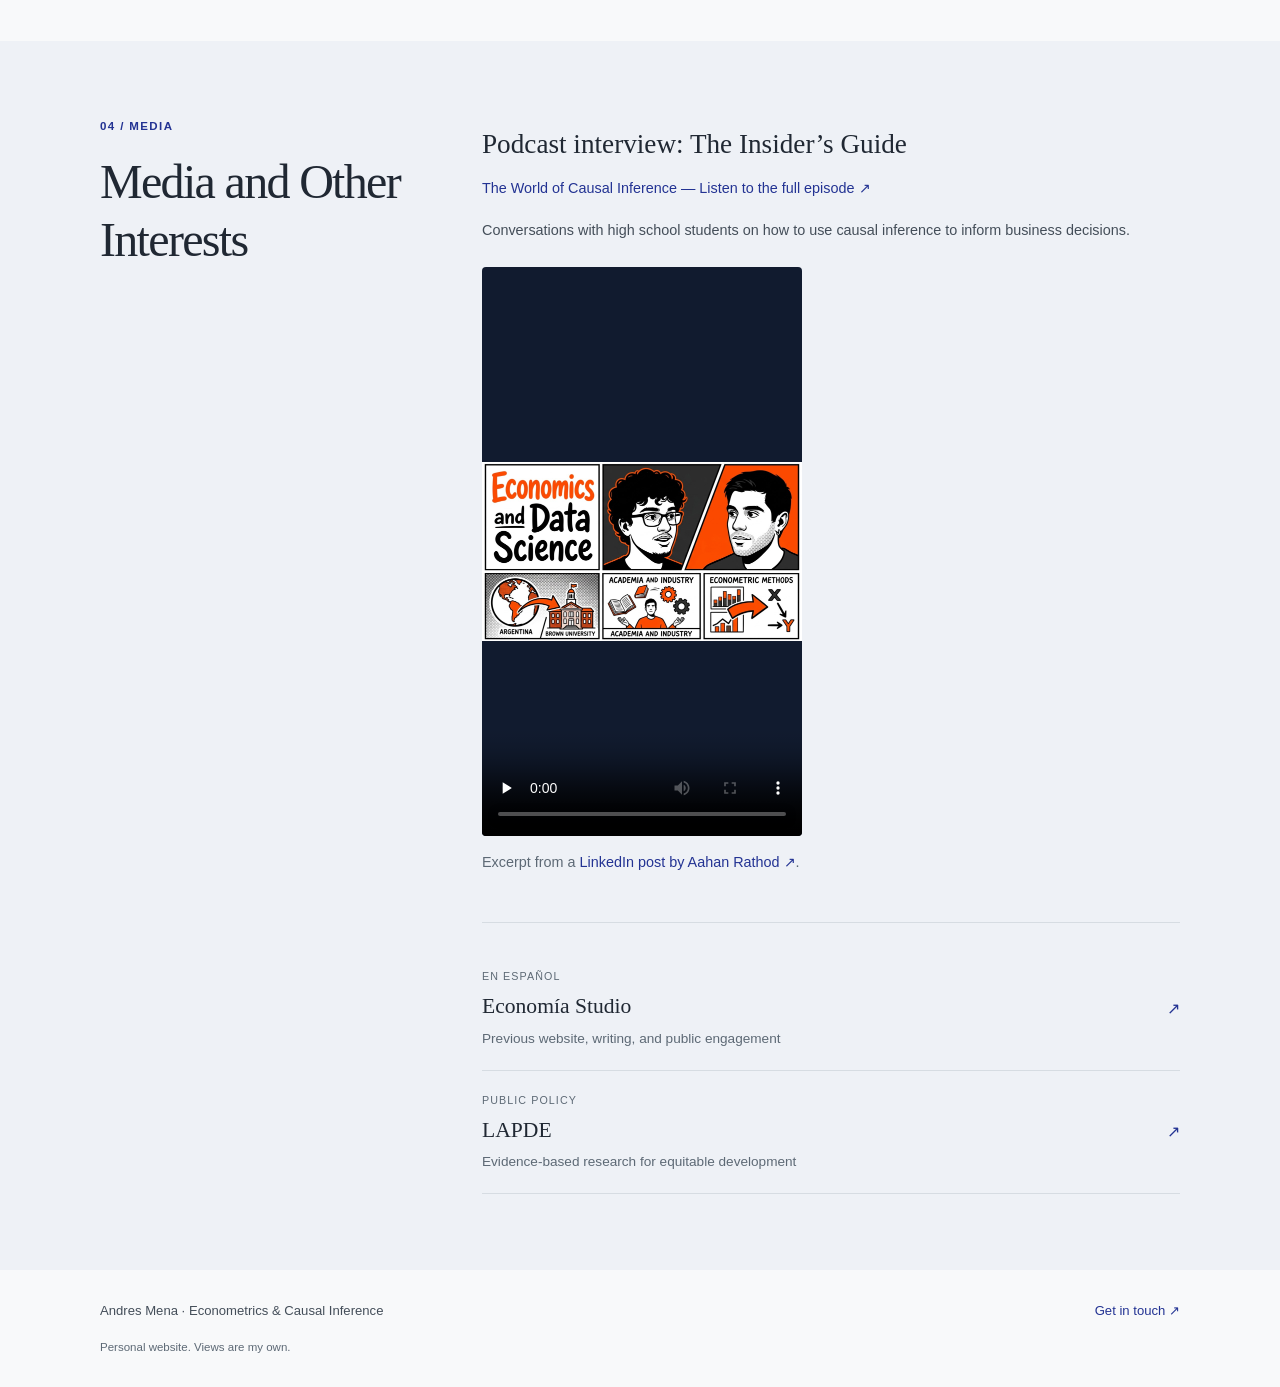
==== commit 198dca7f: "Include Doubly Robust LATE paper in working papers" ====
--- a/site/index.html
+++ b/site/index.html
@@ -63,11 +63,9 @@
     <section id="research" class="section container" aria-labelledby="research-title">
       <div class="section-heading"><p class="eyebrow">01 / Research</p><h2 id="research-title">Econometric methods.</h2></div>
       <div class="section-body">
+        <h3 class="group-heading">Working papers</h3>
         <ul class="paper-list">
           <li>Doubly Robust LATE for Ratio Estimands<span class="paper-coauthors">Joint work with Pedro Sant’Anna</span></li>
-        </ul>
-        <h3 class="group-heading">Working papers</h3>
-        <ul class="paper-list">
           <li>Distributional Policy Learning via Influence Functions</li>
           <li>Synthetic Control Estimation Under Sign and Shape Constraints<span class="paper-coauthors">Joint work with James Brand, Connor Finucane, and Patrick Hummel</span></li>
           <li>Double Debiased Machine Learning for Difference-in-Differences under Imperfect Compliance</li>
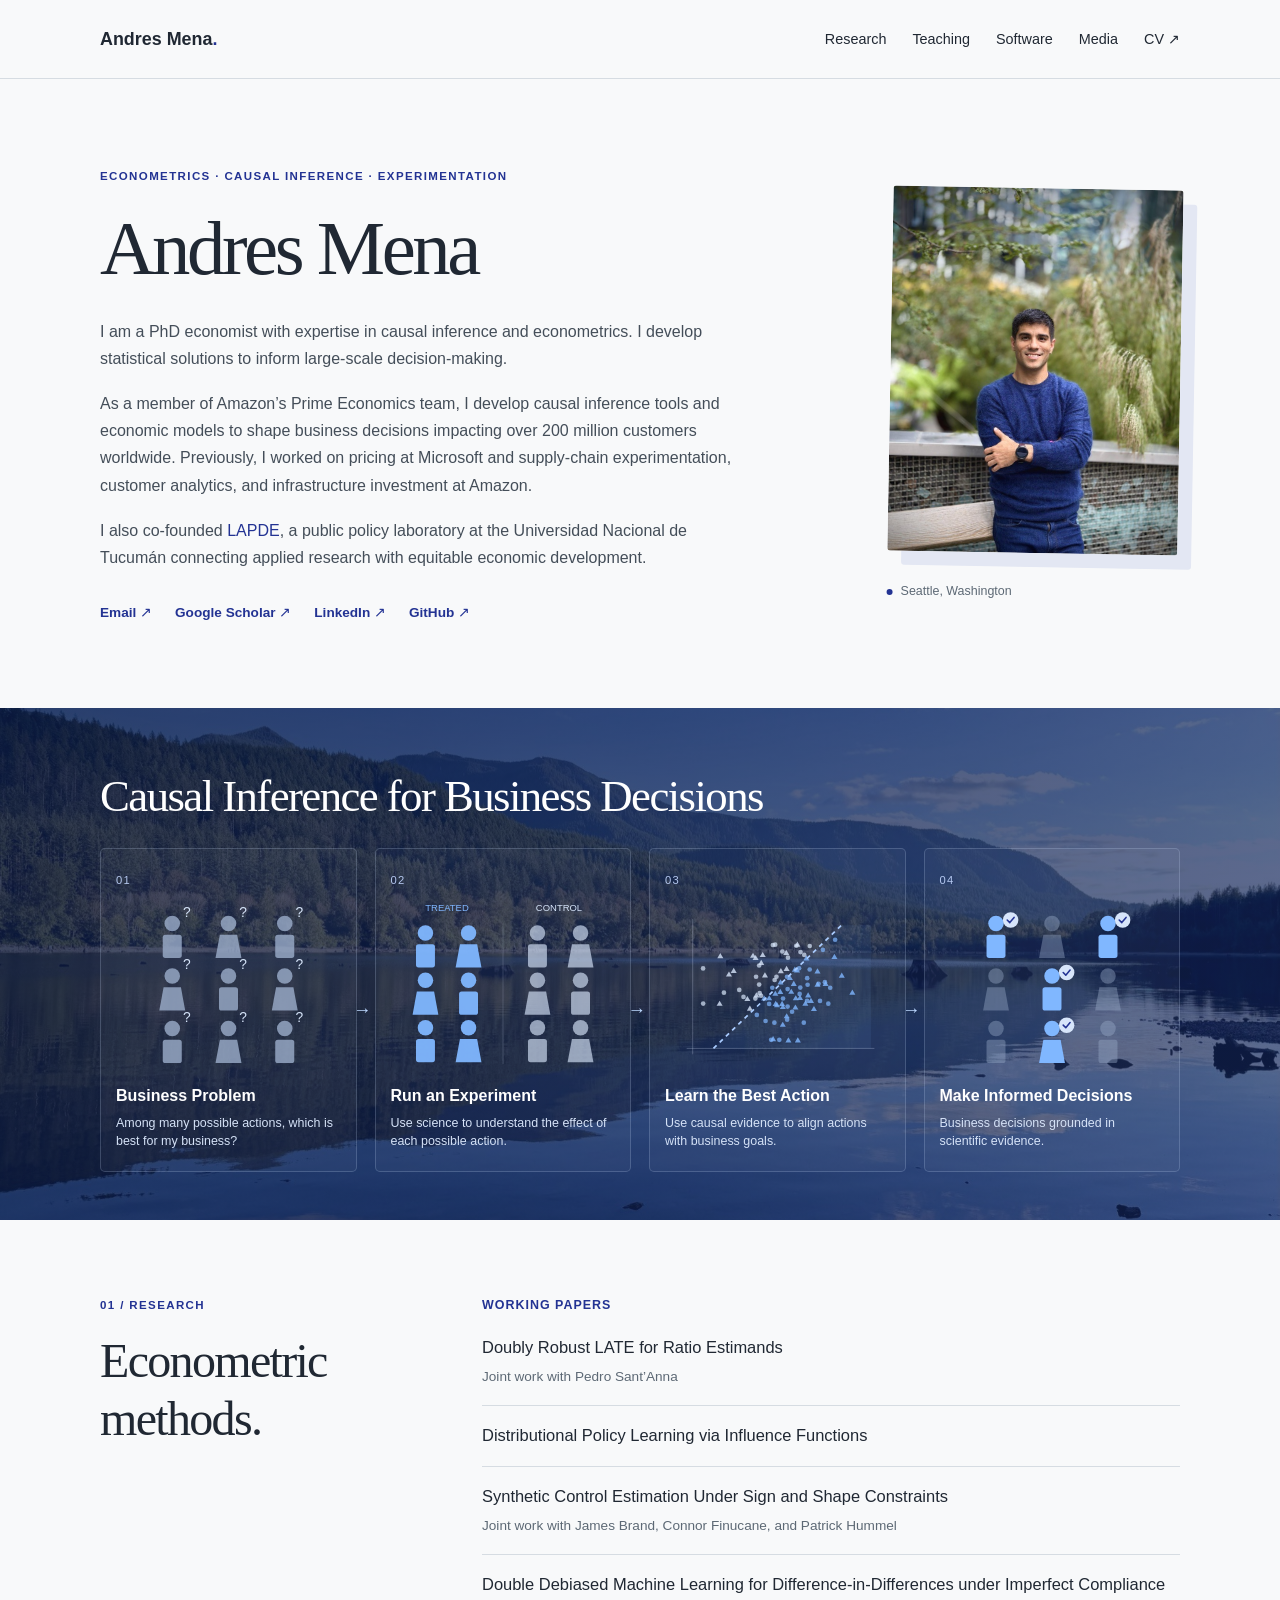
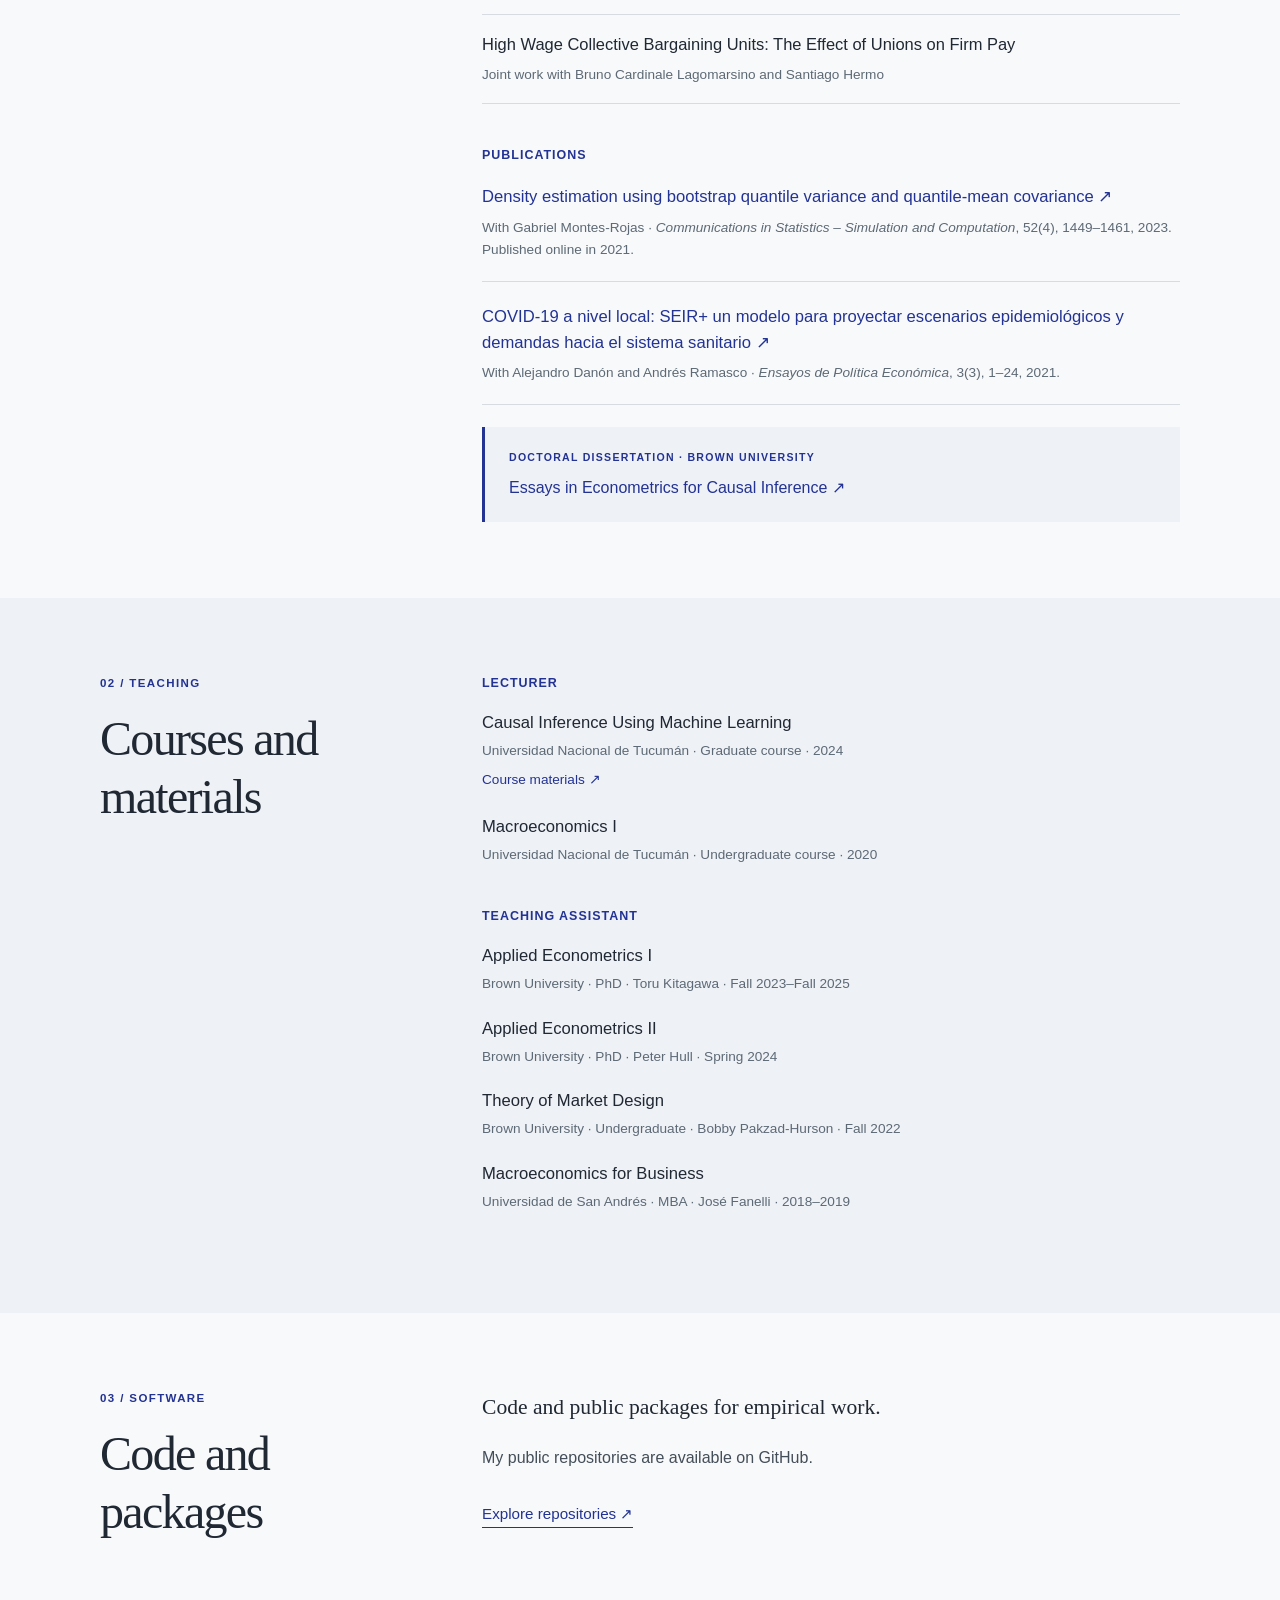
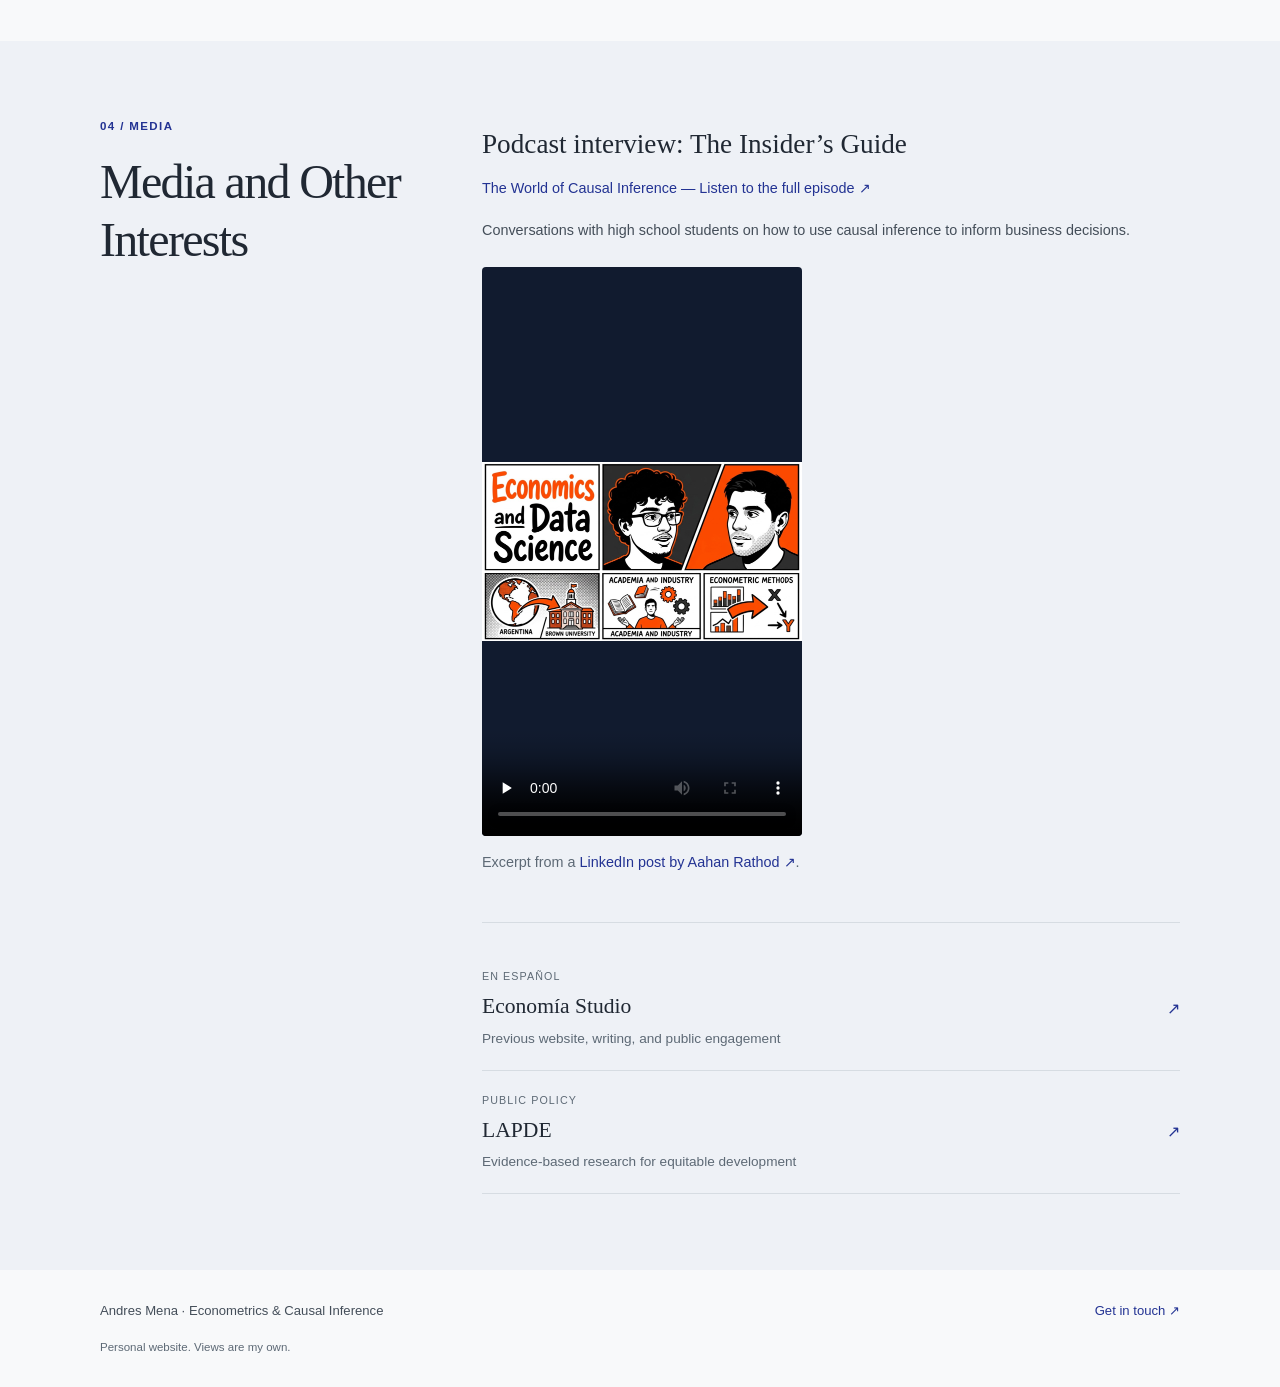
==== commit 3d02c42c: "Simplify teaching role label to Lecturer" ====
--- a/site/index.html
+++ b/site/index.html
@@ -87,7 +87,7 @@
       <section id="teaching" class="section container" aria-labelledby="teaching-title">
         <div class="section-heading"><p class="eyebrow">02 / Teaching</p><h2 id="teaching-title">Courses and materials</h2></div>
         <div class="section-body">
-          <h3 class="group-heading">Lecturer / Instructor</h3>
+          <h3 class="group-heading">Lecturer</h3>
           <div class="course"><h4>Causal Inference Using Machine Learning</h4><p>Universidad Nacional de Tucumán · Graduate course · 2024</p><a class="course-materials" href="https://github.com/andres-mena/CausalInferenceML">Course materials <span aria-hidden="true">↗</span></a></div>
           <div class="course"><h4>Macroeconomics I</h4><p>Universidad Nacional de Tucumán · Undergraduate course · 2020</p></div>
           <h3 class="group-heading">Teaching Assistant</h3>
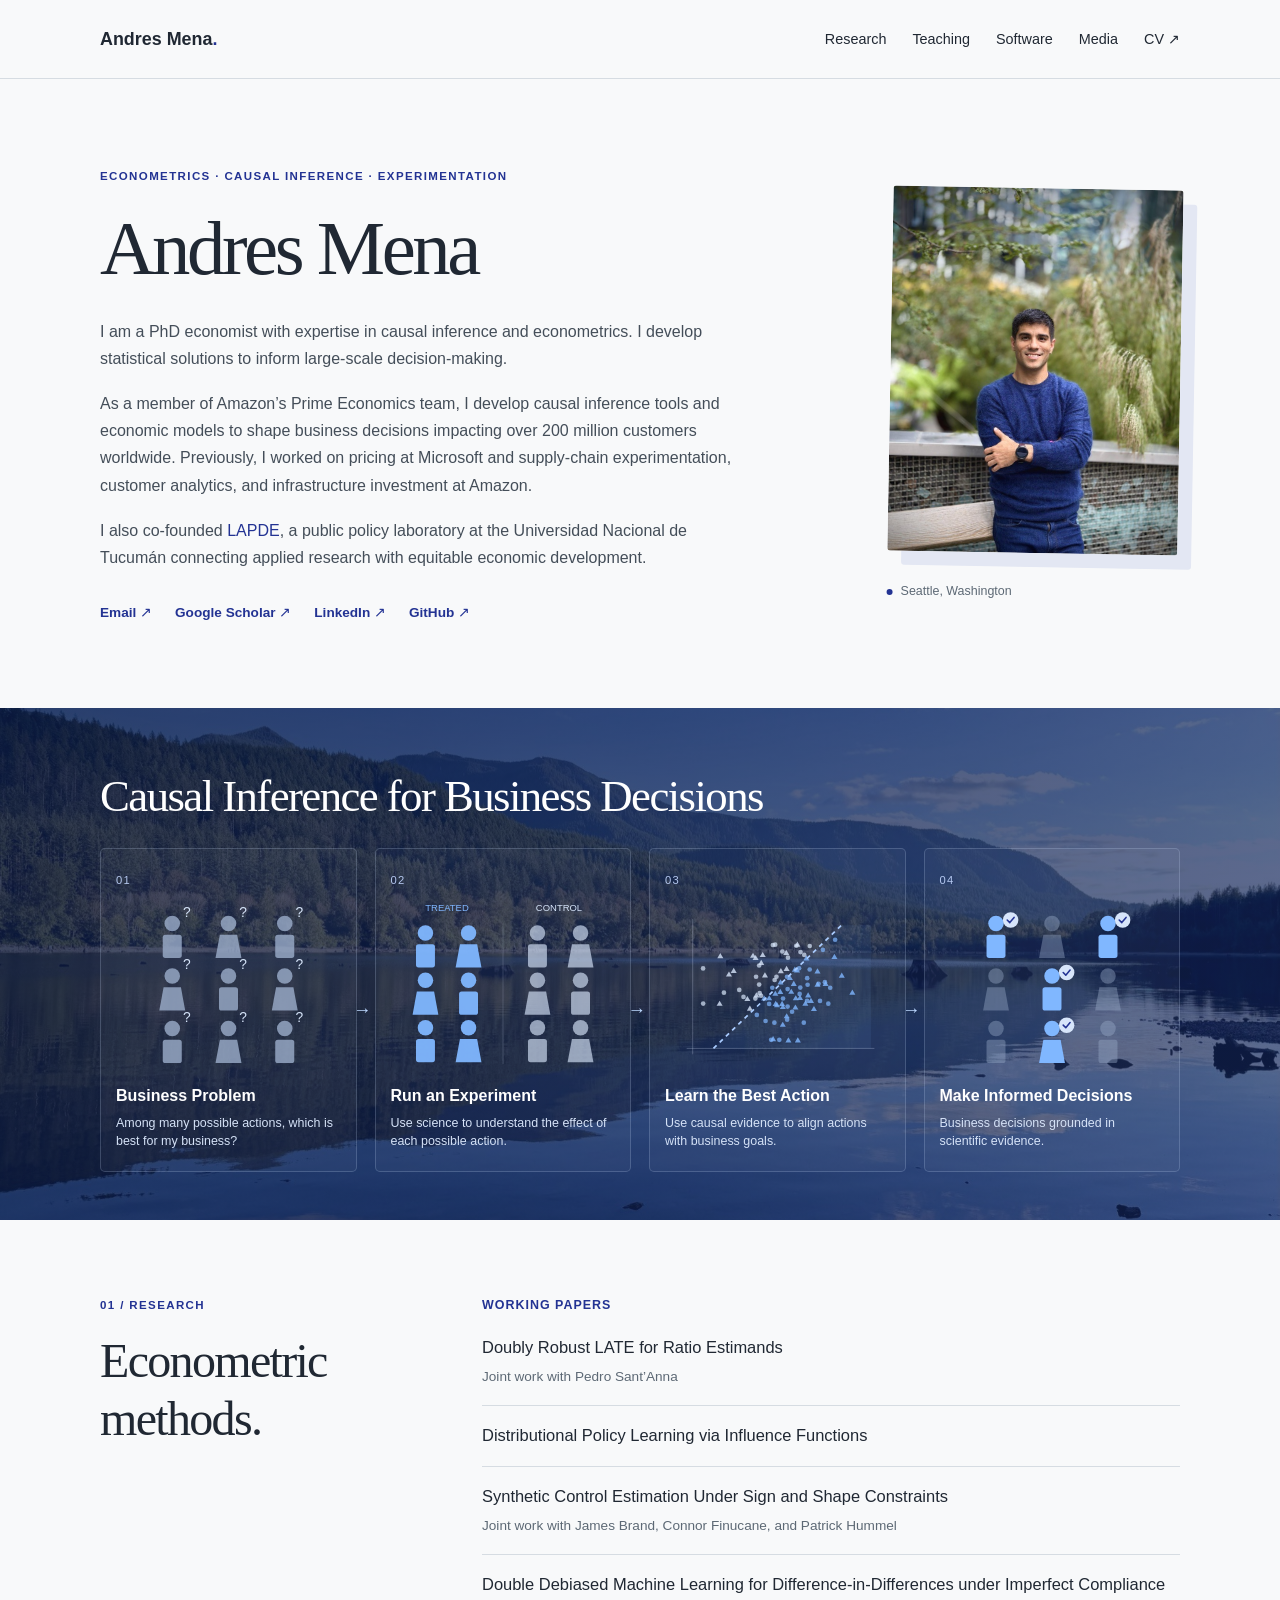
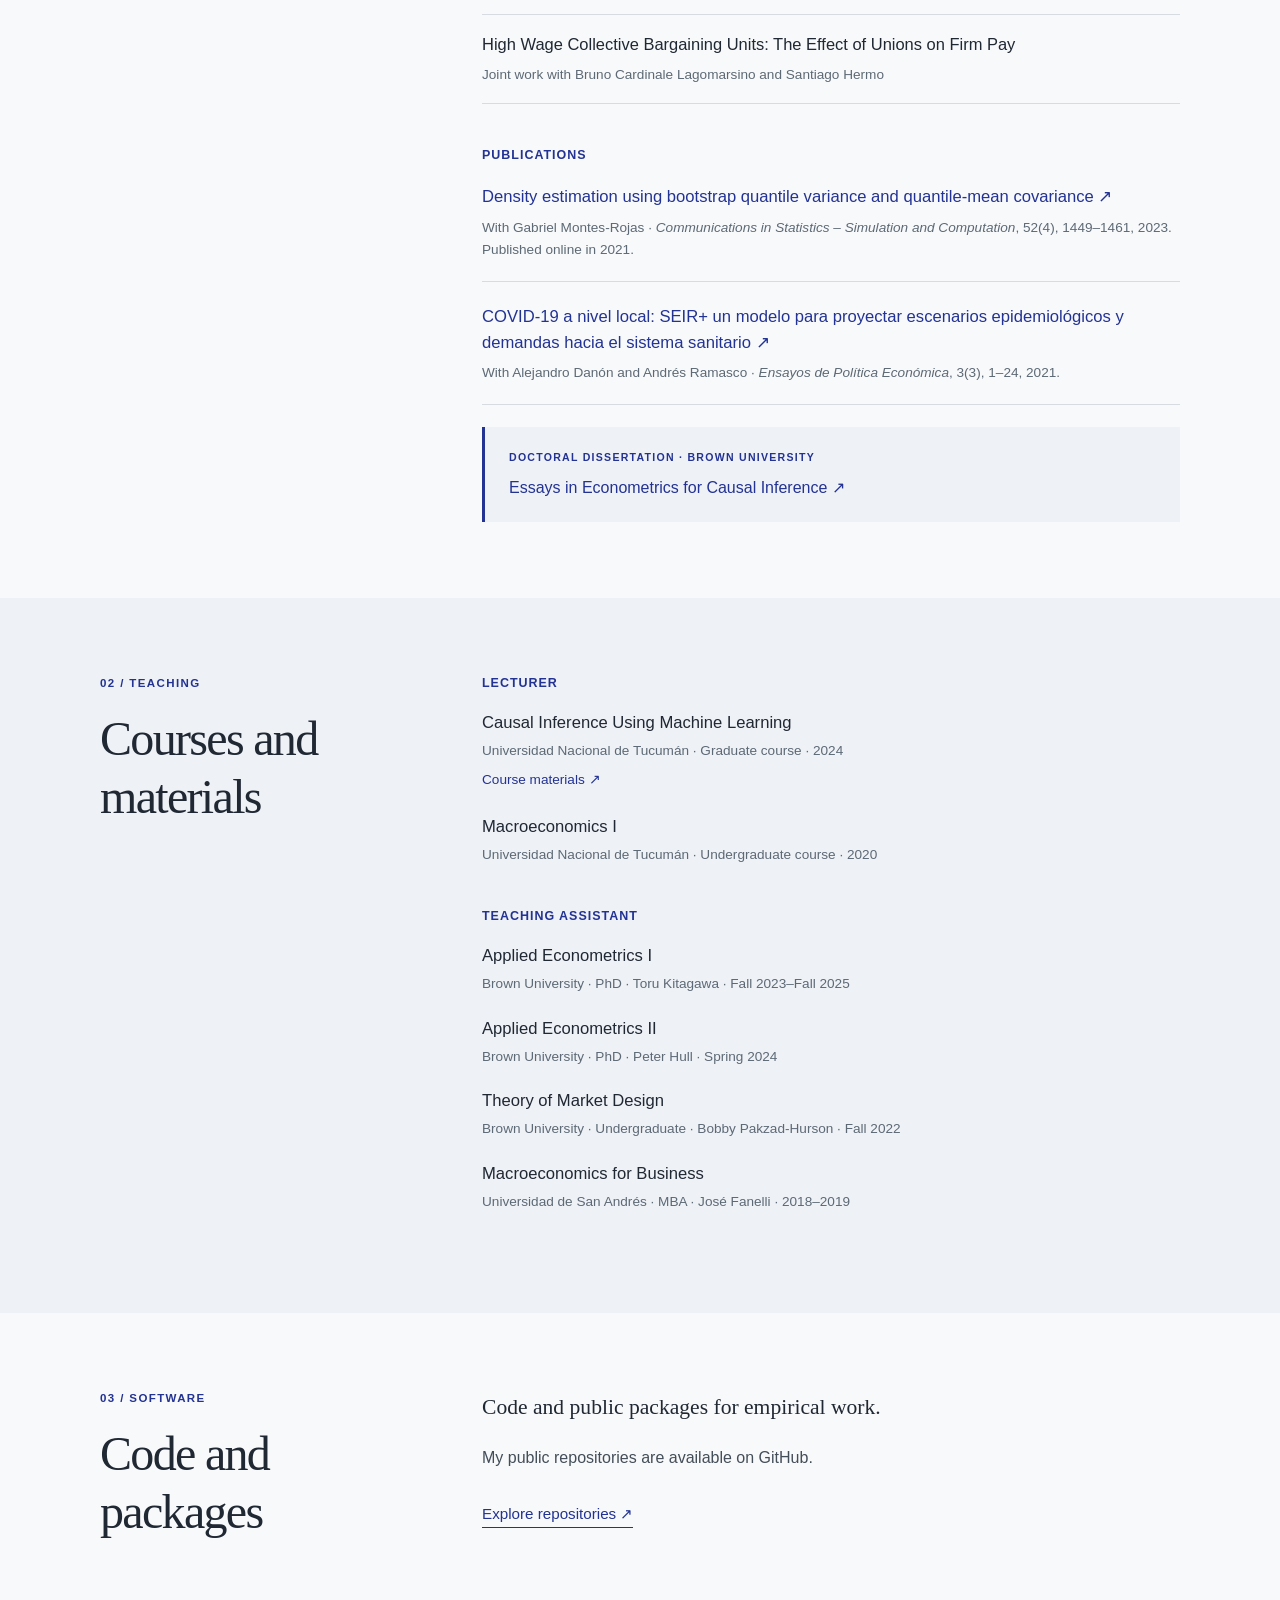
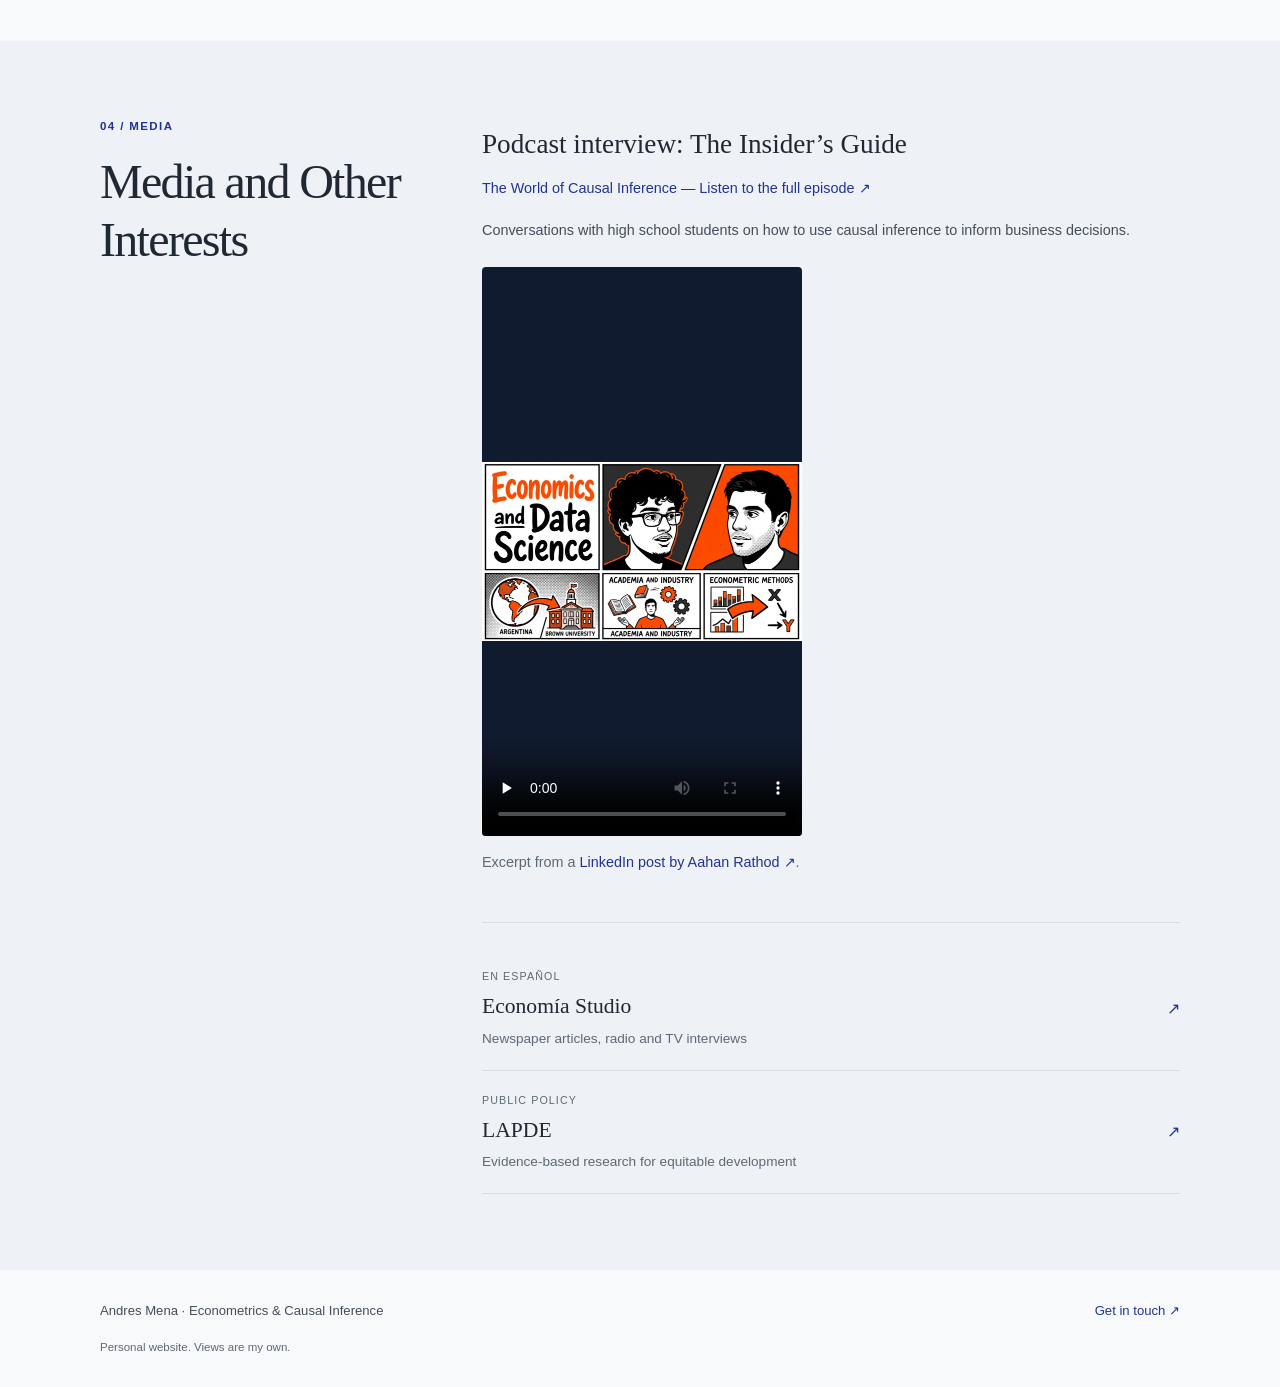
==== commit c346a8bc: "Describe Spanish media as newspaper, radio and TV interviews" ====
--- a/site/index.html
+++ b/site/index.html
@@ -117,7 +117,7 @@
             </video>
             <p class="podcast-credit">Excerpt from a <a href="https://www.linkedin.com/posts/aahanr_ever-wonder-howamazondecides-its-prices-ugcPost-7436100461331488768-0wfL/">LinkedIn post by Aahan Rathod <span aria-hidden="true">↗</span></a>.</p>
           </article>
-          <a href="https://economiastudio.wordpress.com/quien-soy/"><span><small lang="es">En español</small><strong>Economía Studio</strong><span class="link-description">Previous website, writing, and public engagement</span></span><span aria-hidden="true">↗</span></a>
+          <a href="https://economiastudio.wordpress.com/quien-soy/"><span><small lang="es">En español</small><strong>Economía Studio</strong><span class="link-description">Newspaper articles, radio and TV interviews</span></span><span aria-hidden="true">↗</span></a>
           <a href="https://www.lapde.unt.edu.ar/"><span><small>Public policy</small><strong>LAPDE</strong><span class="link-description">Evidence-based research for equitable development</span></span><span aria-hidden="true">↗</span></a>
         </div>
       </section>
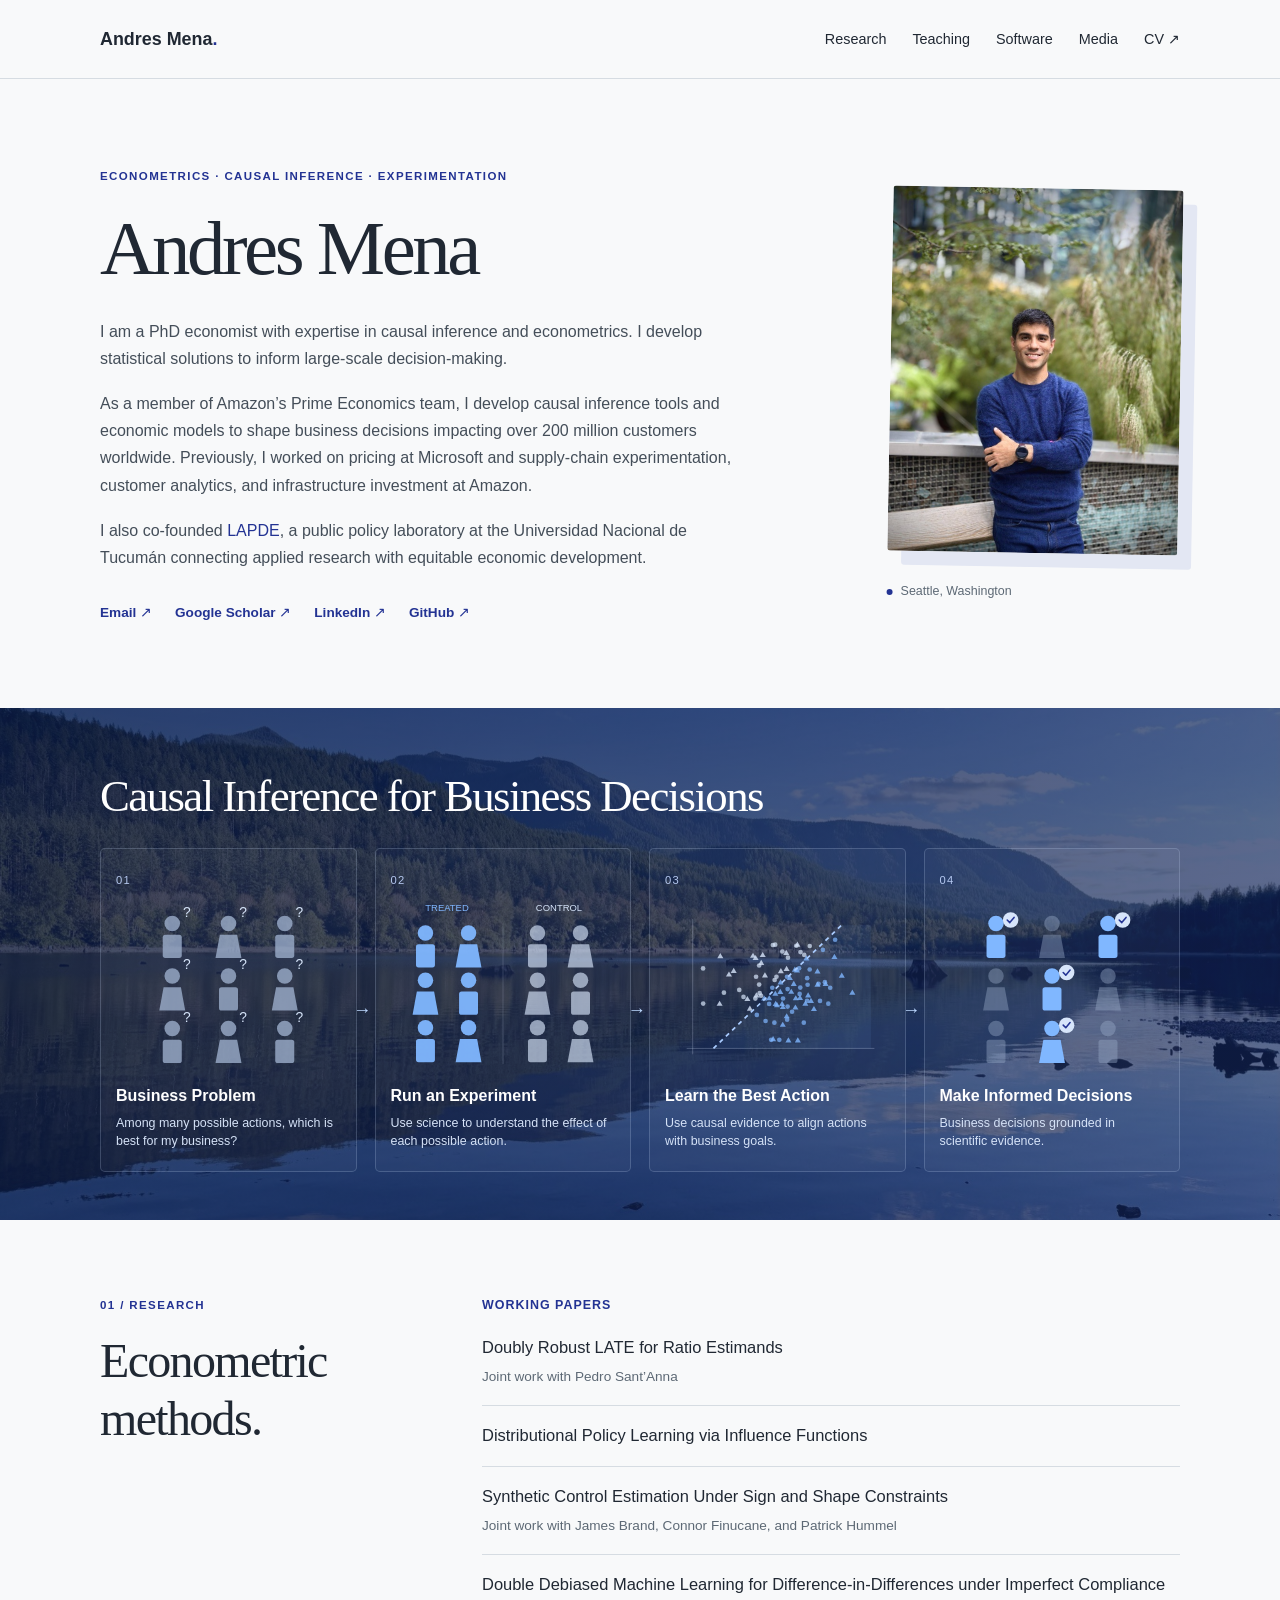
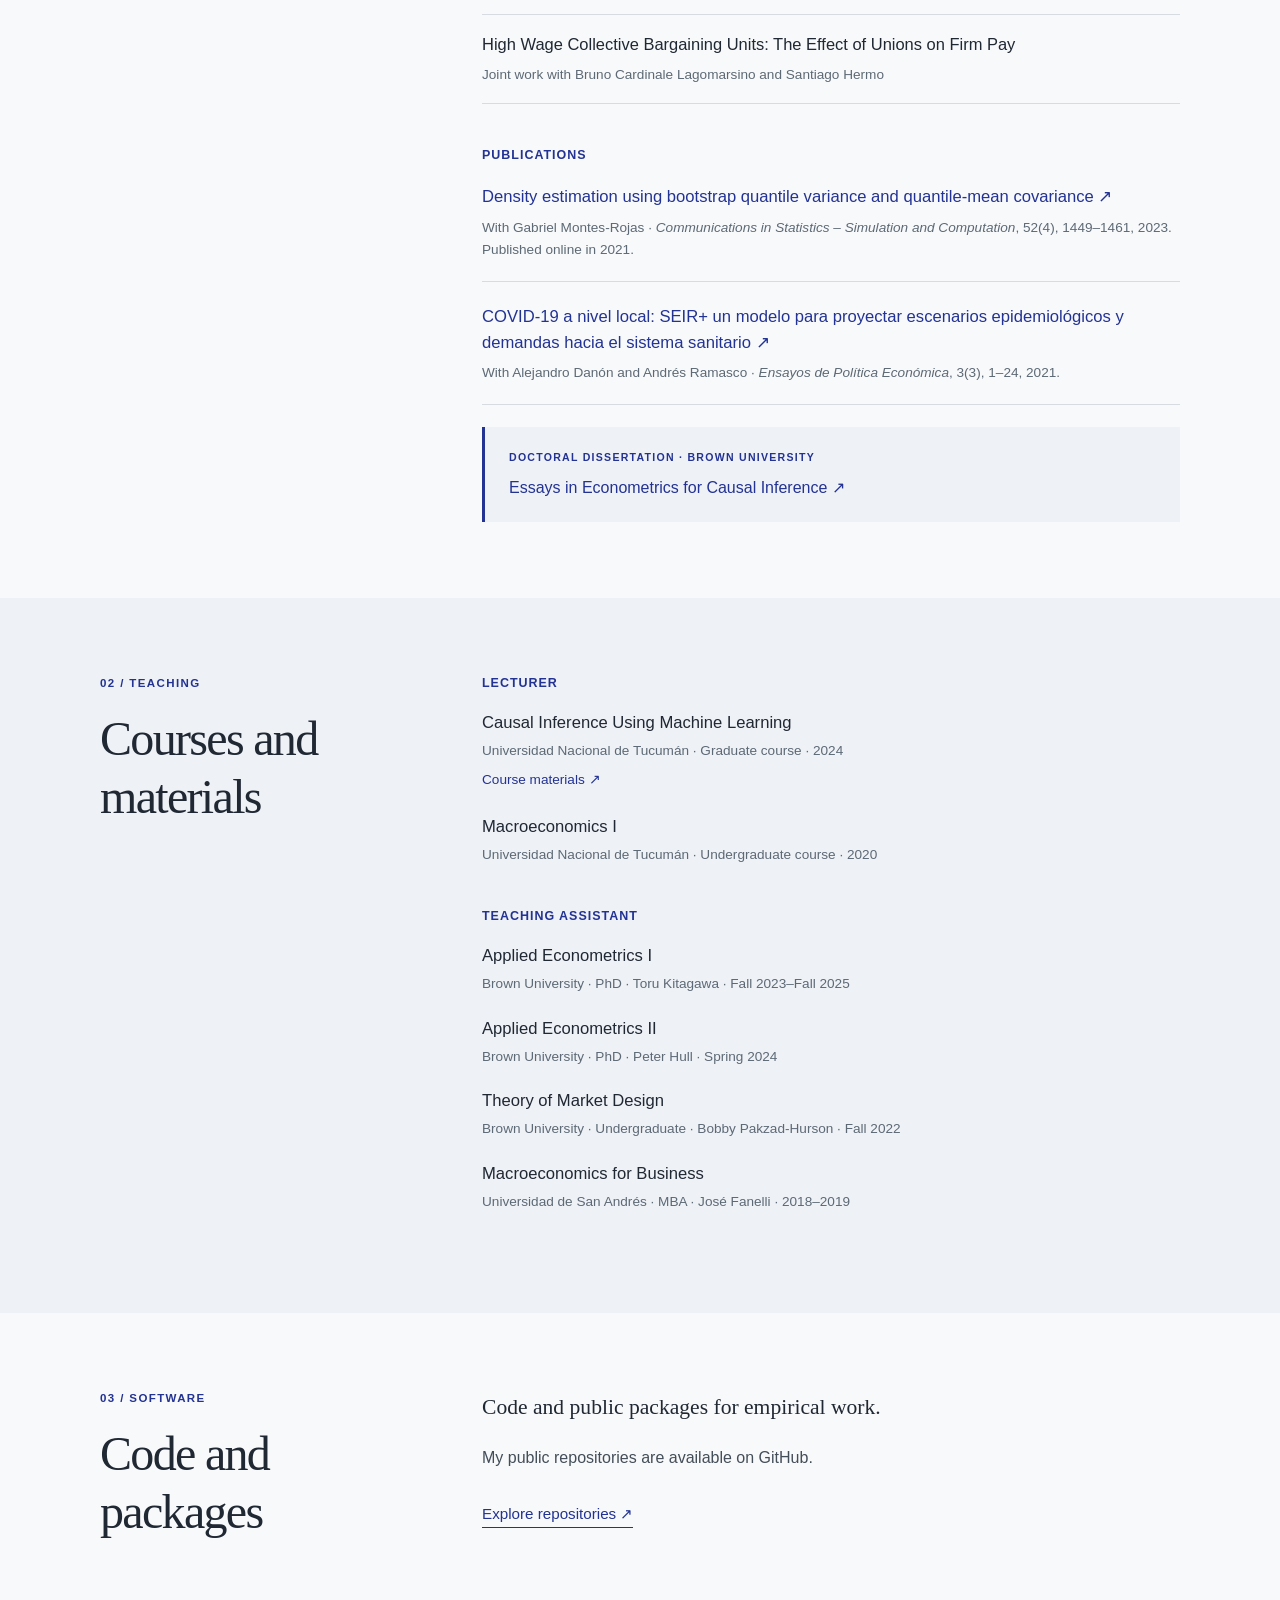
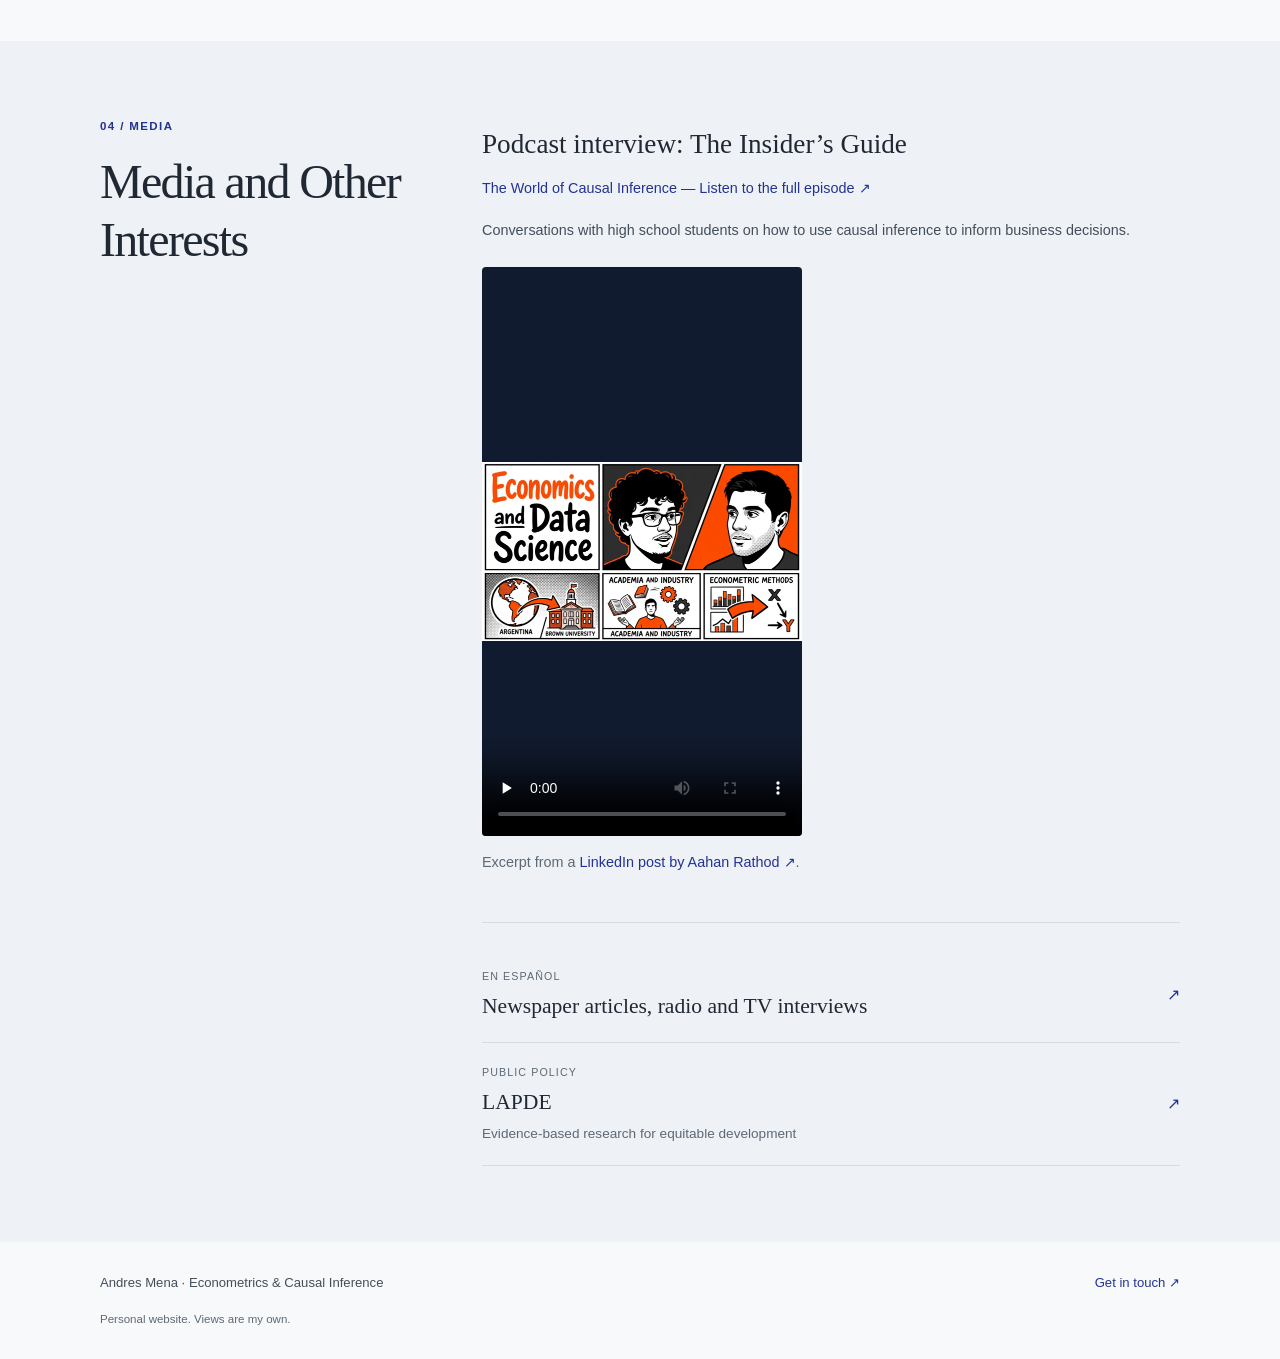
==== commit 8974c82a: "Link Spanish media directly to newspaper, radio and TV archive" ====
--- a/site/index.html
+++ b/site/index.html
@@ -117,7 +117,7 @@
             </video>
             <p class="podcast-credit">Excerpt from a <a href="https://www.linkedin.com/posts/aahanr_ever-wonder-howamazondecides-its-prices-ugcPost-7436100461331488768-0wfL/">LinkedIn post by Aahan Rathod <span aria-hidden="true">↗</span></a>.</p>
           </article>
-          <a href="https://economiastudio.wordpress.com/quien-soy/"><span><small lang="es">En español</small><strong>Economía Studio</strong><span class="link-description">Newspaper articles, radio and TV interviews</span></span><span aria-hidden="true">↗</span></a>
+          <a href="https://economiastudio.wordpress.com/prensa/"><span><small lang="es">En español</small><strong>Newspaper articles, radio and TV interviews</strong></span><span aria-hidden="true">↗</span></a>
           <a href="https://www.lapde.unt.edu.ar/"><span><small>Public policy</small><strong>LAPDE</strong><span class="link-description">Evidence-based research for equitable development</span></span><span aria-hidden="true">↗</span></a>
         </div>
       </section>
